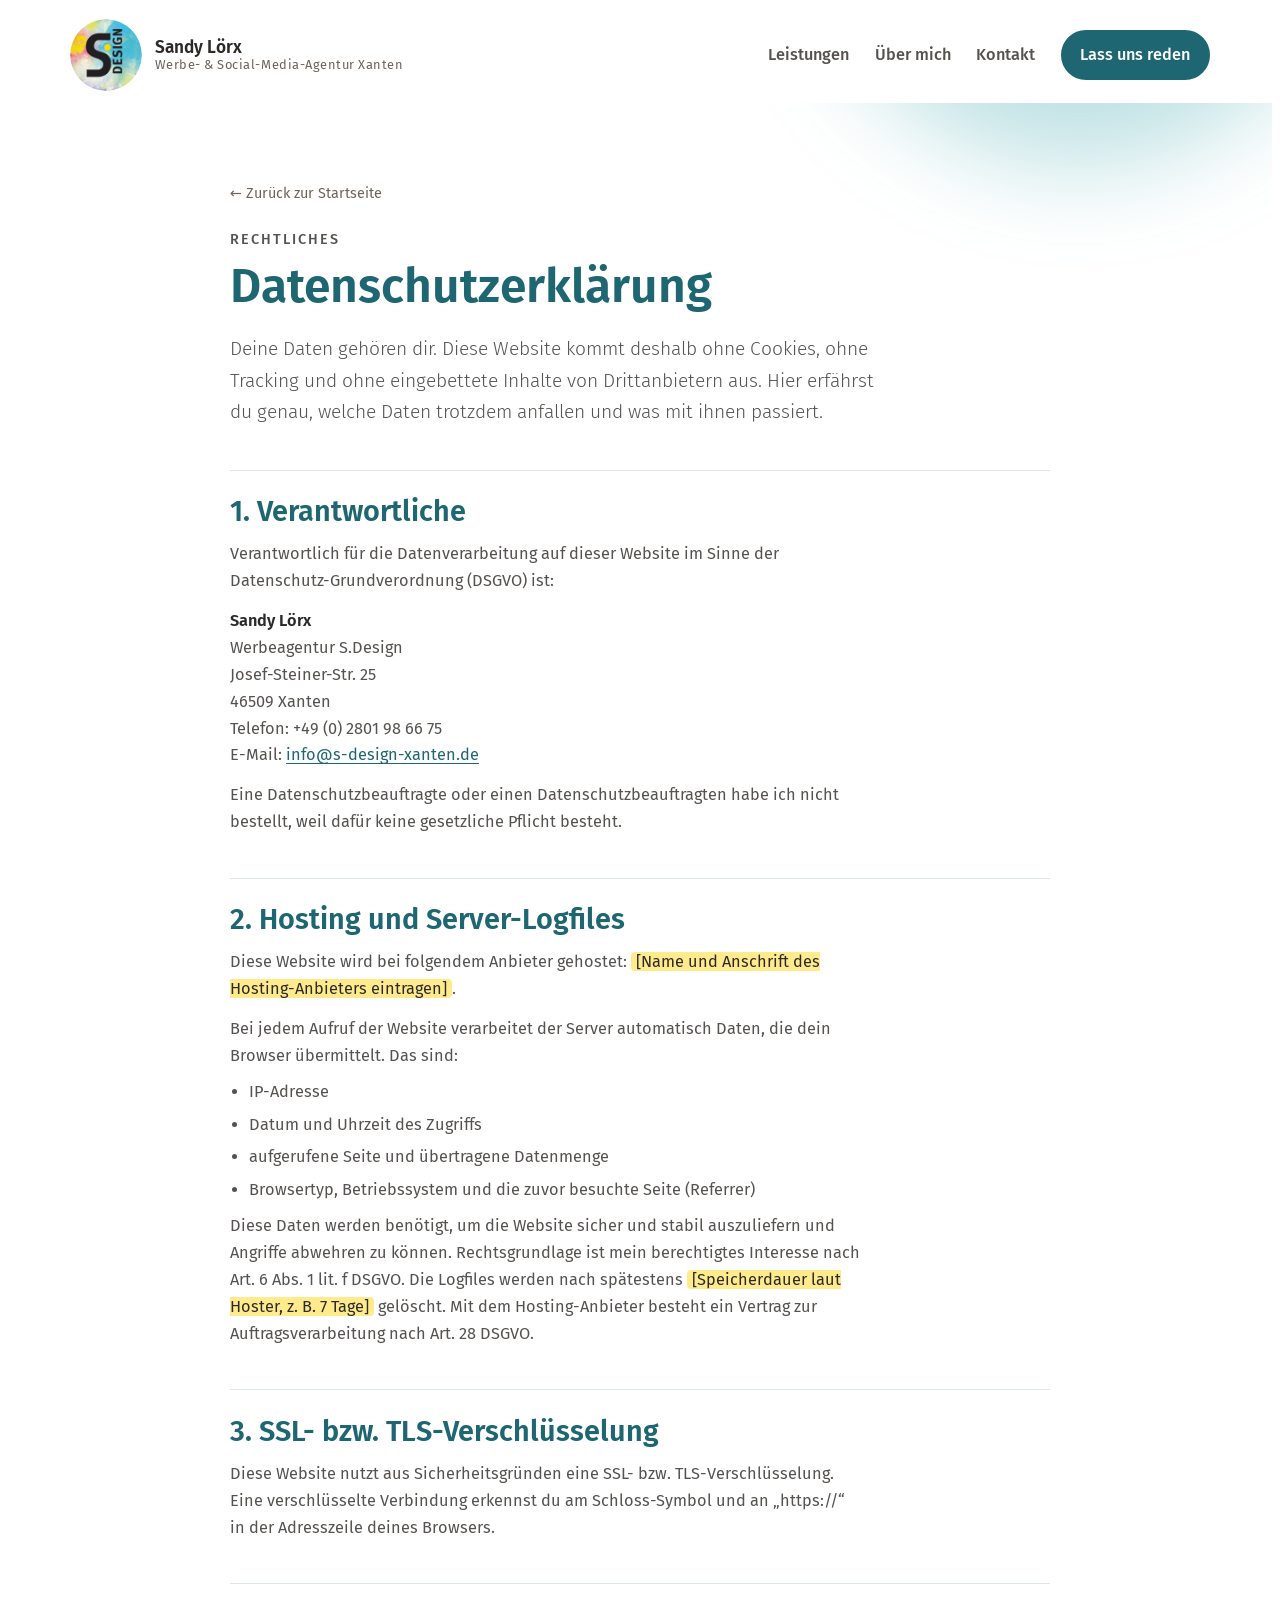
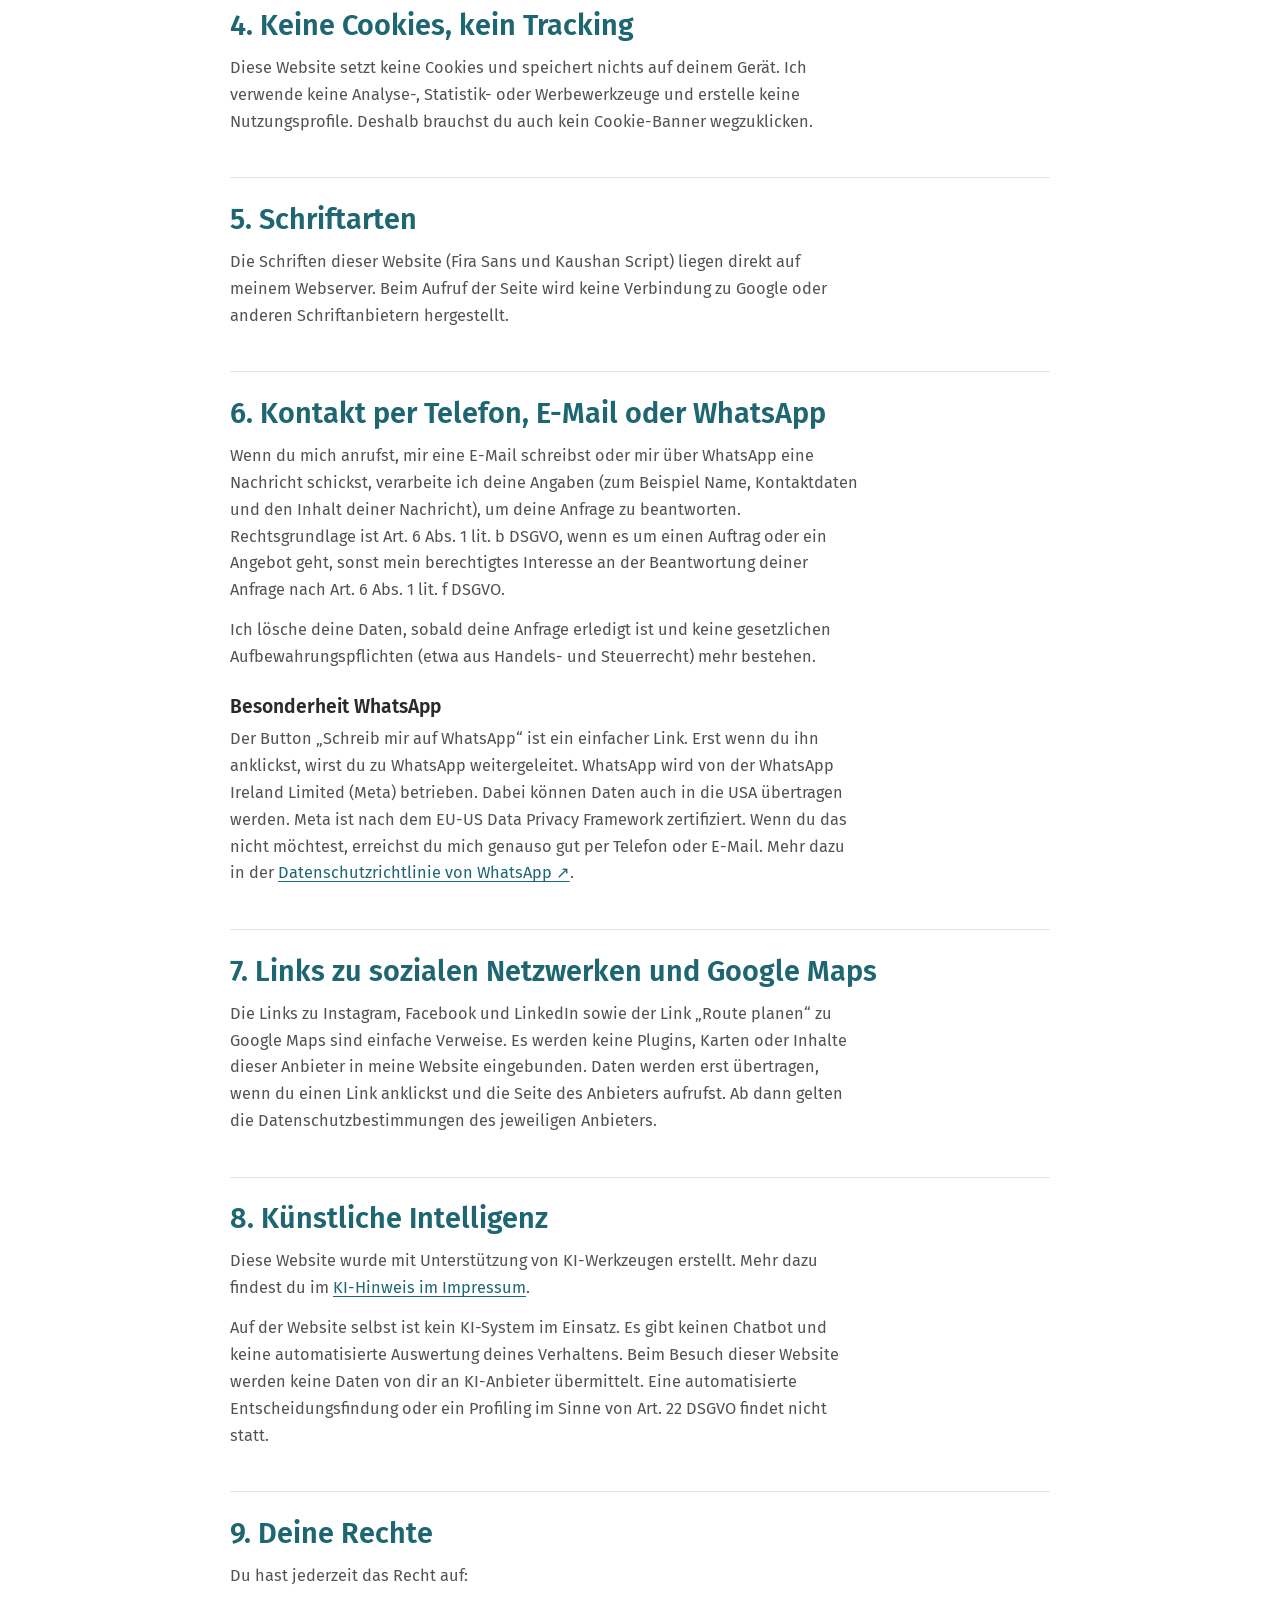
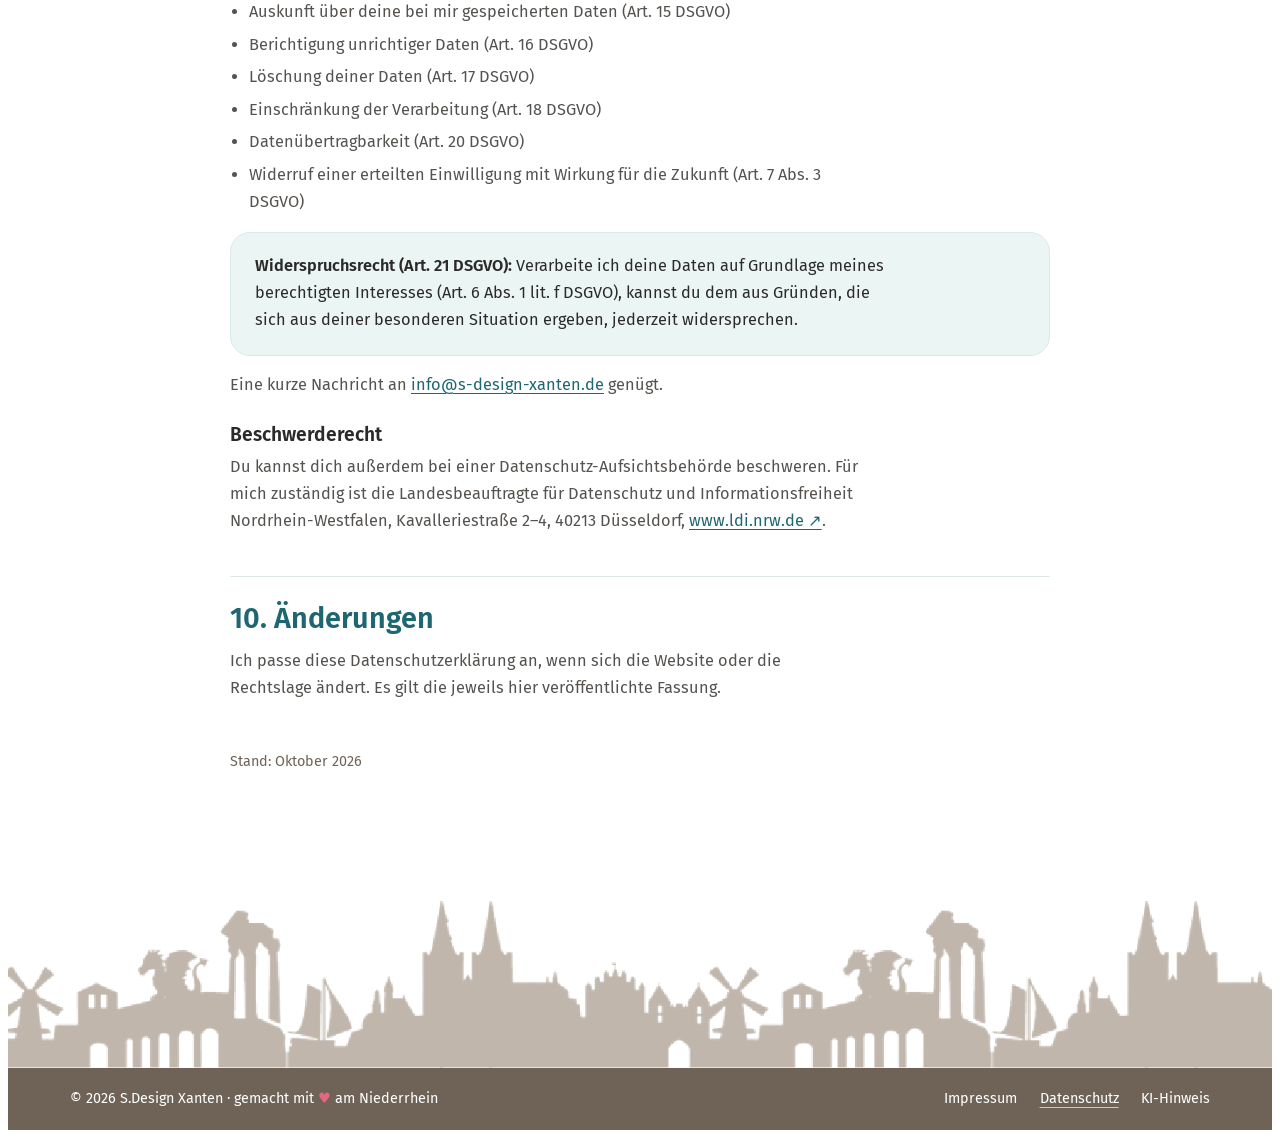
==== sdesign-startseite 2/datenschutz.html @ fd2774ae "Impressum und Datenschutz als eigene Seiten, KI-Hinweis, Schriften lokal - impressum.html und datens" ====
<!doctype html>
<html lang="de">
<head>
<meta charset="utf-8">
<meta name="viewport" content="width=device-width, initial-scale=1, viewport-fit=cover">
<title>Datenschutz · S.Design Sandy Lörx</title>
<meta name="description" content="Datenschutzerklärung der Werbeagentur S.Design, Sandy Lörx, Xanten.">
<link rel="stylesheet" href="assets/style.css">
</head>
<body>

<a class="skip" href="#inhalt">Zum Inhalt springen</a>

<header class="top" id="top">
  <div class="wrap">
    <a class="brand" href="index.html" aria-label="S.Design Sandy Lörx, zur Startseite">
      <img src="assets/logo.webp" alt="S.Design Logo" width="72" height="72">
      <span><b>Sandy Lörx</b><small>Werbe- &amp; Social-Media-Agentur Xanten</small></span>
    </a>
    <nav class="nav" aria-label="Hauptnavigation">
      <a href="index.html#leistungen">Leistungen</a>
      <a href="index.html#ueber-mich">Über mich</a>
      <a href="index.html#kontakt">Kontakt</a>
      <a class="btn" href="index.html#kontakt">Lass uns reden</a>
    </nav>
  </div>
</header>

<main id="inhalt">
<section class="legal-page" aria-labelledby="page-title">
  <div class="blobs" aria-hidden="true"><div class="blob a"></div><div class="blob d"></div></div>
  <div class="wrap">
    <a class="back" href="index.html">← Zurück zur Startseite</a>
    <p class="eyebrow">Rechtliches</p>
    <h1 id="page-title">Datenschutzerklärung</h1>
    <p class="intro">Deine Daten gehören dir. Diese Website kommt deshalb ohne Cookies, ohne Tracking und ohne eingebettete Inhalte von Drittanbietern aus. Hier erfährst du genau, welche Daten trotzdem anfallen und was mit ihnen passiert.</p>

    <h2>1. Verantwortliche</h2>
    <p>Verantwortlich für die Datenverarbeitung auf dieser Website im Sinne der Datenschutz-Grundverordnung (DSGVO) ist:</p>
    <p><strong>Sandy Lörx</strong><br>Werbeagentur S.Design<br>Josef-Steiner-Str. 25<br>46509 Xanten<br>Telefon: +49 (0) 2801 98 66 75<br>E-Mail: <a href="mailto:info@s-design-xanten.de">info@s-design-xanten.de</a></p>
    <p>Eine Datenschutzbeauftragte oder einen Datenschutzbeauftragten habe ich nicht bestellt, weil dafür keine gesetzliche Pflicht besteht.</p>

    <h2>2. Hosting und Server-Logfiles</h2>
    <p>Diese Website wird bei folgendem Anbieter gehostet: <span class="todo">[Name und Anschrift des Hosting-Anbieters eintragen]</span>.</p>
    <p>Bei jedem Aufruf der Website verarbeitet der Server automatisch Daten, die dein Browser übermittelt. Das sind:</p>
    <ul>
      <li>IP-Adresse</li>
      <li>Datum und Uhrzeit des Zugriffs</li>
      <li>aufgerufene Seite und übertragene Datenmenge</li>
      <li>Browsertyp, Betriebssystem und die zuvor besuchte Seite (Referrer)</li>
    </ul>
    <p>Diese Daten werden benötigt, um die Website sicher und stabil auszuliefern und Angriffe abwehren zu können. Rechtsgrundlage ist mein berechtigtes Interesse nach Art. 6 Abs. 1 lit. f DSGVO. Die Logfiles werden nach spätestens <span class="todo">[Speicherdauer laut Hoster, z. B. 7 Tage]</span> gelöscht. Mit dem Hosting-Anbieter besteht ein Vertrag zur Auftragsverarbeitung nach Art. 28 DSGVO.</p>

    <h2>3. SSL- bzw. TLS-Verschlüsselung</h2>
    <p>Diese Website nutzt aus Sicherheitsgründen eine SSL- bzw. TLS-Verschlüsselung. Eine verschlüsselte Verbindung erkennst du am Schloss-Symbol und an „https://“ in der Adresszeile deines Browsers.</p>

    <h2>4. Keine Cookies, kein Tracking</h2>
    <p>Diese Website setzt keine Cookies und speichert nichts auf deinem Gerät. Ich verwende keine Analyse-, Statistik- oder Werbewerkzeuge und erstelle keine Nutzungsprofile. Deshalb brauchst du auch kein Cookie-Banner wegzuklicken.</p>

    <h2>5. Schriftarten</h2>
    <p>Die Schriften dieser Website (Fira Sans und Kaushan Script) liegen direkt auf meinem Webserver. Beim Aufruf der Seite wird keine Verbindung zu Google oder anderen Schriftanbietern hergestellt.</p>

    <h2>6. Kontakt per Telefon, E-Mail oder WhatsApp</h2>
    <p>Wenn du mich anrufst, mir eine E-Mail schreibst oder mir über WhatsApp eine Nachricht schickst, verarbeite ich deine Angaben (zum Beispiel Name, Kontaktdaten und den Inhalt deiner Nachricht), um deine Anfrage zu beantworten. Rechtsgrundlage ist Art. 6 Abs. 1 lit. b DSGVO, wenn es um einen Auftrag oder ein Angebot geht, sonst mein berechtigtes Interesse an der Beantwortung deiner Anfrage nach Art. 6 Abs. 1 lit. f DSGVO.</p>
    <p>Ich lösche deine Daten, sobald deine Anfrage erledigt ist und keine gesetzlichen Aufbewahrungspflichten (etwa aus Handels- und Steuerrecht) mehr bestehen.</p>
    <h3>Besonderheit WhatsApp</h3>
    <p>Der Button „Schreib mir auf WhatsApp“ ist ein einfacher Link. Erst wenn du ihn anklickst, wirst du zu WhatsApp weitergeleitet. WhatsApp wird von der WhatsApp Ireland Limited (Meta) betrieben. Dabei können Daten auch in die USA übertragen werden. Meta ist nach dem EU-US Data Privacy Framework zertifiziert. Wenn du das nicht möchtest, erreichst du mich genauso gut per Telefon oder E-Mail. Mehr dazu in der <a href="https://www.whatsapp.com/legal/privacy-policy-eea" target="_blank" rel="noopener">Datenschutzrichtlinie von WhatsApp ↗</a>.</p>

    <h2>7. Links zu sozialen Netzwerken und Google Maps</h2>
    <p>Die Links zu Instagram, Facebook und LinkedIn sowie der Link „Route planen“ zu Google Maps sind einfache Verweise. Es werden keine Plugins, Karten oder Inhalte dieser Anbieter in meine Website eingebunden. Daten werden erst übertragen, wenn du einen Link anklickst und die Seite des Anbieters aufrufst. Ab dann gelten die Datenschutzbestimmungen des jeweiligen Anbieters.</p>

    <h2 id="ki">8. Künstliche Intelligenz</h2>
    <p>Diese Website wurde mit Unterstützung von KI-Werkzeugen erstellt. Mehr dazu findest du im <a href="impressum.html#ki">KI-Hinweis im Impressum</a>.</p>
    <p>Auf der Website selbst ist kein KI-System im Einsatz. Es gibt keinen Chatbot und keine automatisierte Auswertung deines Verhaltens. Beim Besuch dieser Website werden keine Daten von dir an KI-Anbieter übermittelt. Eine automatisierte Entscheidungsfindung oder ein Profiling im Sinne von Art. 22 DSGVO findet nicht statt.</p>

    <h2>9. Deine Rechte</h2>
    <p>Du hast jederzeit das Recht auf:</p>
    <ul>
      <li>Auskunft über deine bei mir gespeicherten Daten (Art. 15 DSGVO)</li>
      <li>Berichtigung unrichtiger Daten (Art. 16 DSGVO)</li>
      <li>Löschung deiner Daten (Art. 17 DSGVO)</li>
      <li>Einschränkung der Verarbeitung (Art. 18 DSGVO)</li>
      <li>Datenübertragbarkeit (Art. 20 DSGVO)</li>
      <li>Widerruf einer erteilten Einwilligung mit Wirkung für die Zukunft (Art. 7 Abs. 3 DSGVO)</li>
    </ul>
    <div class="box">
      <p><strong>Widerspruchsrecht (Art. 21 DSGVO):</strong> Verarbeite ich deine Daten auf Grundlage meines berechtigten Interesses (Art. 6 Abs. 1 lit. f DSGVO), kannst du dem aus Gründen, die sich aus deiner besonderen Situation ergeben, jederzeit widersprechen.</p>
    </div>
    <p style="margin-top:1rem">Eine kurze Nachricht an <a href="mailto:info@s-design-xanten.de">info@s-design-xanten.de</a> genügt.</p>
    <h3>Beschwerderecht</h3>
    <p>Du kannst dich außerdem bei einer Datenschutz-Aufsichtsbehörde beschweren. Für mich zuständig ist die Landesbeauftragte für Datenschutz und Informationsfreiheit Nordrhein-Westfalen, Kavalleriestraße 2–4, 40213 Düsseldorf, <a href="https://www.ldi.nrw.de" target="_blank" rel="noopener">www.ldi.nrw.de ↗</a>.</p>

    <h2>10. Änderungen</h2>
    <p>Ich passe diese Datenschutzerklärung an, wenn sich die Website oder die Rechtslage ändert. Es gilt die jeweils hier veröffentlichte Fassung.</p>

    <p class="stand">Stand: Oktober 2026</p>
  </div>
</section>
</main>

<footer>
  <div class="skyline" role="img" aria-label="Silhouette von Xanten mit Dom, Windmühle und Römertempel"></div>
  <div class="foot">
    <div class="wrap">
      <span>© <span id="year">2026</span> S.Design Xanten · gemacht mit <span class="heart">♥</span> am Niederrhein</span>
      <nav aria-label="Rechtliches"><a href="impressum.html">Impressum</a><a href="datenschutz.html" aria-current="page">Datenschutz</a><a href="impressum.html#ki">KI-Hinweis</a></nav>
    </div>
  </div>
</footer>

<script>
(function(){
  var top=document.querySelector(".top");
  function onScroll(){ if(top) top.classList.toggle("scrolled", window.scrollY>8); }
  window.addEventListener("scroll", onScroll, {passive:true}); onScroll();
  var y=document.getElementById("year"); if(y) y.textContent=new Date().getFullYear();
})();
</script>
</body>
</html>
---- sdesign-startseite 2/assets/style.css ----
/* Schriften lokal eingebunden (keine Verbindung zu Google beim Seitenaufruf) */
@font-face{font-family:"Fira Sans";font-style:italic;font-weight:300;font-display:swap;src:url(fonts/fira-sans-300-italic.woff2) format("woff2");unicode-range:U+0000-00FF, U+0131, U+0152-0153, U+02BB-02BC, U+02C6, U+02DA, U+02DC, U+0304, U+0308, U+0329, U+2000-206F, U+20AC, U+2122, U+2191, U+2193, U+2212, U+2215, U+FEFF, U+FFFD}
@font-face{font-family:"Fira Sans";font-style:normal;font-weight:300;font-display:swap;src:url(fonts/fira-sans-300.woff2) format("woff2");unicode-range:U+0000-00FF, U+0131, U+0152-0153, U+02BB-02BC, U+02C6, U+02DA, U+02DC, U+0304, U+0308, U+0329, U+2000-206F, U+20AC, U+2122, U+2191, U+2193, U+2212, U+2215, U+FEFF, U+FFFD}
@font-face{font-family:"Fira Sans";font-style:normal;font-weight:400;font-display:swap;src:url(fonts/fira-sans-400.woff2) format("woff2");unicode-range:U+0000-00FF, U+0131, U+0152-0153, U+02BB-02BC, U+02C6, U+02DA, U+02DC, U+0304, U+0308, U+0329, U+2000-206F, U+20AC, U+2122, U+2191, U+2193, U+2212, U+2215, U+FEFF, U+FFFD}
@font-face{font-family:"Fira Sans";font-style:normal;font-weight:500;font-display:swap;src:url(fonts/fira-sans-500.woff2) format("woff2");unicode-range:U+0000-00FF, U+0131, U+0152-0153, U+02BB-02BC, U+02C6, U+02DA, U+02DC, U+0304, U+0308, U+0329, U+2000-206F, U+20AC, U+2122, U+2191, U+2193, U+2212, U+2215, U+FEFF, U+FFFD}
@font-face{font-family:"Fira Sans";font-style:normal;font-weight:600;font-display:swap;src:url(fonts/fira-sans-600.woff2) format("woff2");unicode-range:U+0000-00FF, U+0131, U+0152-0153, U+02BB-02BC, U+02C6, U+02DA, U+02DC, U+0304, U+0308, U+0329, U+2000-206F, U+20AC, U+2122, U+2191, U+2193, U+2212, U+2215, U+FEFF, U+FFFD}
@font-face{font-family:"Fira Sans";font-style:normal;font-weight:700;font-display:swap;src:url(fonts/fira-sans-700.woff2) format("woff2");unicode-range:U+0000-00FF, U+0131, U+0152-0153, U+02BB-02BC, U+02C6, U+02DA, U+02DC, U+0304, U+0308, U+0329, U+2000-206F, U+20AC, U+2122, U+2191, U+2193, U+2212, U+2215, U+FEFF, U+FFFD}
@font-face{font-family:"Kaushan Script";font-style:normal;font-weight:400;font-display:swap;src:url(fonts/kaushan-script-400.woff2) format("woff2");unicode-range:U+0000-00FF, U+0131, U+0152-0153, U+02BB-02BC, U+02C6, U+02DA, U+02DC, U+0304, U+0308, U+0329, U+2000-206F, U+20AC, U+2122, U+2191, U+2193, U+2212, U+2215, U+FEFF, U+FFFD}

/* Layout: ruhige, weiße Seite mit Aquarell-Wolken aus dem Logo; großes rundes Logo als Herz der Startseite,
   Inhalte in klaren Bändern, Xanten-Skyline als Fundament im Footer. */
:root{
  --paper:#FFFFFF;          /* Weiß, Sandys Wunsch */
  --mist:#EAF5F4;           /* heller Türkis-Hauch für Flächen */
  --sand:#F3EFEA;           /* heller Taupe für Flächen */
  --tuerkis:#2C9CA6;        /* warmes Türkis aus dem Logo-Aquarell */
  --petrol:#1D6672;         /* Petrol der Rollup-Headline: Headlines, Buttons */
  --petrol-deep:#154C55;
  --taupe:#A89A8C;          /* Taupe, Sandys Wunsch */
  --taupe-ink:#6F6358;      /* Taupe dunkel, lesbar für Labels */
  --ink:#2B2A29;            /* Anthrazit vom „S“ */
  --ink-soft:#55524F;
  --sun:#FFD200;            /* Logo-Punkt, sparsam */
  --rose:#E5667E;           /* Herz, sparsam */
  --line:#DDE7E6;
  --foot:#6F6358;
  --on-petrol:#FFFFFF;
  --blob-a:rgba(44,156,166,.30);
  --blob-b:rgba(255,210,0,.26);
  --blob-c:rgba(229,102,126,.20);
  --blob-d:rgba(96,186,224,.30);
  --shadow:0 18px 50px -24px rgba(21,76,85,.45);

  --f-sans:"Fira Sans", "Segoe UI", system-ui, -apple-system, Roboto, Arial, sans-serif;
  --f-script:"Kaushan Script", "Segoe Script", "Brush Script MT", cursive;

  --s-xs:clamp(.82rem,.78rem + .15vw,.9rem);
  --s-sm:clamp(.95rem,.92rem + .15vw,1.02rem);
  --s-md:clamp(1.06rem,1rem + .3vw,1.2rem);
  --s-lg:clamp(1.35rem,1.15rem + .9vw,1.8rem);
  --s-xl:clamp(1.9rem,1.4rem + 2.2vw,3rem);
  --s-xxl:clamp(2.3rem,1.5rem + 3.6vw,4.3rem);
  --wrap:1180px;
}
@media (prefers-color-scheme: dark){:root:not([data-theme="light"]){
  --paper:#0F1F22; --mist:#132B2F; --sand:#1A2624; --tuerkis:#5CC3CC; --petrol:#8FD5DB; --petrol-deep:#0B3B42;
  --taupe:#B9AC9F; --taupe-ink:#C9BDB1; --ink:#ECF3F2; --ink-soft:#B8C6C5; --line:#24403F; --foot:#2C2622; --on-petrol:#0F1F22;
  --blob-a:rgba(92,195,204,.20); --blob-b:rgba(255,210,0,.12); --blob-c:rgba(229,102,126,.13); --blob-d:rgba(96,186,224,.18);
  --shadow:0 18px 50px -24px rgba(0,0,0,.7); color-scheme:dark;
}}
:root[data-theme="dark"]{
  --paper:#0F1F22; --mist:#132B2F; --sand:#1A2624; --tuerkis:#5CC3CC; --petrol:#8FD5DB; --petrol-deep:#0B3B42;
  --taupe:#B9AC9F; --taupe-ink:#C9BDB1; --ink:#ECF3F2; --ink-soft:#B8C6C5; --line:#24403F; --foot:#2C2622; --on-petrol:#0F1F22;
  --blob-a:rgba(92,195,204,.20); --blob-b:rgba(255,210,0,.12); --blob-c:rgba(229,102,126,.13); --blob-d:rgba(96,186,224,.18);
  --shadow:0 18px 50px -24px rgba(0,0,0,.7); color-scheme:dark;
}

*,*::before,*::after{box-sizing:border-box}
html{scroll-behavior:smooth}
body{background:var(--paper);color:var(--ink);font-family:var(--f-sans);font-size:var(--s-sm);line-height:1.65;font-weight:400;overflow-x:hidden;-webkit-font-smoothing:antialiased}
body::before{content:"";position:fixed;inset:0 0 auto;height:env(safe-area-inset-top,0px);z-index:60;background:var(--paper)}
h1,h2,h3{line-height:1.12;text-wrap:balance;margin:0;font-weight:600;color:var(--petrol)}
p{margin:0}
a{color:inherit}
:focus-visible{outline:3px solid var(--tuerkis);outline-offset:3px;border-radius:6px}
.wrap{max-width:var(--wrap);margin-inline:auto;padding-left:max(20px,env(safe-area-inset-left,0px));padding-right:max(20px,env(safe-area-inset-right,0px))}
.script{font-family:var(--f-script);font-weight:400;color:var(--tuerkis)}
.eyebrow{font-size:var(--s-xs);letter-spacing:.14em;text-transform:uppercase;font-weight:500;color:var(--taupe-ink)}
.lead{font-size:var(--s-md);color:var(--ink-soft);max-width:60ch;font-weight:300}
.skip{position:absolute;left:-999px;top:8px;background:var(--petrol);color:var(--on-petrol);padding:.6rem 1rem;border-radius:8px;z-index:99}
.skip:focus{left:12px}

/* ---------- Header ---------- */
.top{position:sticky;top:env(safe-area-inset-top,0px);z-index:50;background:color-mix(in srgb,var(--paper) 86%,transparent);backdrop-filter:blur(12px);-webkit-backdrop-filter:blur(12px);border-bottom:1px solid transparent;transition:border-color .3s}
.top.scrolled{border-bottom-color:var(--line)}
.top .wrap{display:flex;align-items:center;justify-content:space-between;gap:1rem;padding-block:.7rem}
.brand{display:flex;align-items:center;gap:.8rem;text-decoration:none}
.brand img{width:72px;height:72px;border-radius:50%;transition:transform .5s cubic-bezier(.2,.8,.2,1)}
.brand:hover img{transform:rotate(-12deg) scale(1.04)}
.brand span{display:flex;flex-direction:column;line-height:1.15}
.brand b{font-weight:600;font-size:1.08rem;color:var(--ink)}
.brand small{font-size:.8rem;color:var(--taupe-ink);letter-spacing:.04em}
.nav{display:flex;align-items:center;gap:1.6rem}
.nav a{text-decoration:none;font-weight:500;color:var(--ink-soft);position:relative;padding-block:.3rem}
.nav a:not(.btn)::after{content:"";position:absolute;left:0;right:100%;bottom:0;height:2px;background:var(--tuerkis);transition:right .35s ease}
.nav a:not(.btn):hover::after{right:0}
@media (max-width:860px){.nav a:not(.btn){display:none}.brand img{width:60px;height:60px}}
@media (max-width:420px){.brand small{display:none}}

.btn{display:inline-flex;align-items:center;gap:.55rem;padding:.85rem 1.35rem;border-radius:999px;background:var(--petrol);color:var(--on-petrol);text-decoration:none;font-weight:500;border:2px solid var(--petrol);transition:transform .25s ease,box-shadow .25s ease,background .25s;cursor:pointer;font:inherit;font-weight:500}
.btn:hover{transform:translateY(-2px);box-shadow:var(--shadow)}
.btn.ghost{background:transparent;color:var(--petrol)}
.btn.ghost:hover{background:var(--mist)}
.btn svg{width:1.1em;height:1.1em}
.nav .btn{padding:.6rem 1.1rem;color:var(--on-petrol)}

/* ---------- Hero ---------- */
.hero{position:relative;overflow:hidden;padding-block:clamp(2.5rem,6vw,5.5rem) clamp(3rem,6vw,5rem)}
.blobs{position:absolute;inset:0;pointer-events:none;z-index:0}
.blob{position:absolute;border-radius:50%;filter:blur(48px);animation:drift 18s ease-in-out infinite alternate}
.blob.a{width:42vw;height:42vw;max-width:560px;max-height:560px;background:var(--blob-a);right:-6%;top:-12%}
.blob.b{width:24vw;height:24vw;max-width:320px;max-height:320px;background:var(--blob-b);right:26%;top:52%;animation-duration:22s}
.blob.c{width:26vw;height:26vw;max-width:340px;max-height:340px;background:var(--blob-c);left:-8%;bottom:-18%;animation-duration:26s}
.blob.d{width:30vw;height:30vw;max-width:380px;max-height:380px;background:var(--blob-d);left:34%;top:-26%;animation-duration:20s}
@keyframes drift{0%{transform:translate(0,0) scale(1)}50%{transform:translate(3vw,2vw) scale(1.08)}100%{transform:translate(-2vw,-1vw) scale(.96)}}
.hero-grid{position:relative;z-index:1;display:grid;grid-template-columns:1.15fr .85fr;gap:clamp(2rem,5vw,4.5rem);align-items:center}
.hero-copy{min-width:0;display:grid;gap:1.4rem}
.hello{font-family:var(--f-script);color:var(--tuerkis);font-size:clamp(1.5rem,1.2rem + 1.3vw,2.3rem);line-height:1}
.hero h1{font-size:var(--s-xxl);font-weight:700;letter-spacing:-.015em;color:var(--ink)}
.hero h1 em{font-style:normal;color:var(--petrol);position:relative}
.hero h1 em::after{content:"";position:absolute;left:-.05em;right:-.05em;bottom:.04em;height:.28em;background:var(--sun);opacity:.55;z-index:-1;border-radius:4px;transform-origin:left;animation:mark 1s .9s cubic-bezier(.6,0,.2,1) both}
@keyframes mark{from{transform:scaleX(0)}to{transform:scaleX(1)}}
.hero .lead{font-size:var(--s-md)}
.cta-row{display:flex;flex-wrap:wrap;gap:.8rem;margin-top:.4rem}
.facts{display:flex;flex-wrap:wrap;gap:.6rem 1.8rem;margin-top:.8rem;padding-top:1.2rem;border-top:1px solid var(--line)}
.fact{display:flex;align-items:baseline;gap:.5rem;color:var(--ink-soft);font-size:var(--s-xs)}
.fact b{font-size:1.6rem;font-weight:700;color:var(--petrol);font-variant-numeric:tabular-nums;line-height:1}

.logo-stage{position:relative;justify-self:center;width:min(100%,400px);aspect-ratio:1;max-width:100%}
.logo-stage .ring{position:absolute;inset:-4%;border-radius:50%;border:2px dashed color-mix(in srgb,var(--tuerkis) 55%,transparent);animation:spin 40s linear infinite}
.logo-stage .ring.two{inset:-11%;border:1px solid color-mix(in srgb,var(--taupe) 45%,transparent);border-style:dotted;animation-duration:70s;animation-direction:reverse}
.logo-stage .big{position:absolute;inset:0;width:100%;height:100%;border-radius:50%;box-shadow:0 30px 70px -30px rgba(29,102,114,.6);animation:pop 1.1s cubic-bezier(.2,1.2,.3,1) both, bob 7s 1.2s ease-in-out infinite}
.logo-stage .sig{position:absolute;right:-6%;bottom:-6%;width:62%;aspect-ratio:575/244;background:var(--ink);-webkit-mask:url(signatur.png) center/contain no-repeat;mask:url(signatur.png) center/contain no-repeat;transform:rotate(-6deg);filter:drop-shadow(0 2px 0 var(--paper))}
.orbit-dot{position:absolute;inset:-4%;animation:spin 14s linear infinite}
.orbit-dot::before{content:"";position:absolute;top:-7px;left:50%;width:14px;height:14px;margin-left:-7px;border-radius:50%;background:var(--sun);box-shadow:0 0 0 5px color-mix(in srgb,var(--sun) 25%,transparent)}
@keyframes spin{to{transform:rotate(360deg)}}
@keyframes counter{from{transform:translate(-50%,-50%) rotate(0)}to{transform:translate(-50%,-50%) rotate(-360deg)}}
@keyframes pop{from{transform:scale(.6) rotate(-25deg);opacity:0}to{transform:none;opacity:1}}
@keyframes bob{0%,100%{transform:translateY(0)}50%{transform:translateY(-10px)}}
.hero-copy > *{animation:rise .9s cubic-bezier(.2,.8,.2,1) both}
.hero-copy > *:nth-child(2){animation-delay:.12s}.hero-copy > *:nth-child(3){animation-delay:.24s}.hero-copy > *:nth-child(4){animation-delay:.36s}.hero-copy > *:nth-child(5){animation-delay:.48s}
@keyframes rise{from{opacity:0;transform:translateY(22px)}to{opacity:1;transform:none}}
@media (max-width:860px){
  .hero-grid{grid-template-columns:1fr}
  .logo-stage{order:-1;width:min(72vw,300px);margin-bottom:1.2rem}
}

/* ---------- Laufband ---------- */
.band{background:var(--petrol);color:var(--on-petrol);overflow:hidden;padding-block:.95rem;position:relative}
.marquee{display:flex;gap:2.4rem;width:max-content;animation:slide 38s linear infinite;font-weight:500;letter-spacing:.02em;font-size:var(--s-md)}
.marquee span{display:flex;align-items:center;gap:2.4rem;white-space:nowrap}
.marquee i{width:9px;height:9px;border-radius:50%;background:var(--sun);display:inline-block}
.marquee .heart{color:var(--rose);font-style:normal}
.band:hover .marquee{animation-play-state:paused}
@keyframes slide{to{transform:translateX(-50%)}}

/* ---------- Sektionen ---------- */
section{position:relative}
.sec{padding-block:clamp(4rem,9vw,7.5rem)}
.sec-head{display:grid;gap:.9rem;margin-bottom:clamp(2rem,4vw,3rem);max-width:760px}
.sec-head h2{font-size:var(--s-xl);letter-spacing:-.01em}

/* Erster Eindruck */
.first{background:var(--paper)}
.first-grid{display:grid;grid-template-columns:1fr 1fr;gap:clamp(2rem,5vw,4.5rem);align-items:start}
.first-grid > *{min-width:0}
.seconds{display:flex;align-items:center;gap:1.2rem;margin-bottom:1.6rem}
.timer{width:86px;height:86px;flex:none;position:relative}
.timer svg{width:100%;height:100%;transform:rotate(-90deg)}
.timer circle{fill:none;stroke-width:6}
.timer .bg{stroke:var(--line)}
.timer .fg{stroke:var(--tuerkis);stroke-linecap:round;stroke-dasharray:226;stroke-dashoffset:226;animation:tick 3s .4s ease-out forwards}
.timer b{position:absolute;inset:0;display:grid;place-items:center;font-size:1.5rem;color:var(--petrol);font-variant-numeric:tabular-nums}
@keyframes tick{to{stroke-dashoffset:0}}
.questions{display:grid;gap:.75rem;margin-block:1.6rem}
.q{display:flex;gap:.9rem;align-items:center;padding:1rem 1.2rem;border-radius:16px;background:var(--mist);font-weight:500;color:var(--ink);transition:transform .3s}
.q:hover{transform:translateX(6px)}
.q span{flex:none;width:2rem;height:2rem;border-radius:50%;display:grid;place-items:center;background:var(--paper);color:var(--tuerkis);font-weight:700}
.mismatch{display:grid;gap:0;border-left:2px solid var(--taupe);padding-left:1.4rem}
.mismatch li{list-style:none;padding:.8rem 0;border-bottom:1px solid var(--line);color:var(--ink-soft)}
.mismatch li:last-child{border-bottom:0}
.mismatch ul{margin:0;padding:0}
.punch{margin-top:1.8rem;font-size:var(--s-lg);font-weight:600;color:var(--petrol)}

/* Das Ganze */
.whole{background:linear-gradient(180deg,var(--mist),var(--paper))}
.whole-grid{display:grid;grid-template-columns:.95fr 1.05fr;gap:clamp(2rem,5vw,4.5rem);align-items:center}
.whole-grid > *{min-width:0}
.wheel{position:relative;width:min(100%,460px);aspect-ratio:1;justify-self:center}
.wheel .core{position:absolute;inset:33%;border-radius:50%;background:var(--paper);display:grid;place-items:center;text-align:center;box-shadow:var(--shadow);padding:.6rem}
.wheel .core img{width:62%;height:auto;aspect-ratio:1;border-radius:50%}
.wheel .track{position:absolute;inset:8%;border-radius:50%;border:1.5px dashed color-mix(in srgb,var(--tuerkis) 60%,transparent)}
.wheel .spinner{position:absolute;inset:0;animation:spin 60s linear infinite}
.wheel:hover .spinner,.wheel:hover .chip{animation-play-state:paused}
.chip{position:absolute;transform:translate(-50%,-50%);white-space:nowrap;padding:.5rem .95rem;border-radius:999px;background:var(--paper);border:1.5px solid var(--line);font-weight:500;font-size:var(--s-xs);color:var(--ink);box-shadow:0 8px 24px -16px rgba(21,76,85,.6);animation:counter 60s linear infinite;transition:background .3s,color .3s,border-color .3s}
.chip:hover{background:var(--petrol);color:var(--on-petrol);border-color:var(--petrol)}
.small-steps{display:grid;gap:.6rem;margin-block:1.6rem}
.small-steps div{display:flex;gap:.8rem;align-items:center;font-size:var(--s-md);font-weight:500;color:var(--ink)}
.small-steps div::before{content:"";width:10px;height:10px;border-radius:50%;background:var(--sun);flex:none;box-shadow:0 0 0 4px color-mix(in srgb,var(--sun) 25%,transparent)}
.outside{font-family:var(--f-script);font-size:clamp(1.3rem,1.1rem + .9vw,1.8rem);color:var(--tuerkis);line-height:1.3;margin-top:1rem}
@media (max-width:860px){.whole-grid,.first-grid{grid-template-columns:1fr}.wheel{width:min(100%,380px)}}

/* Leistungen */
.services .sec-head{margin-inline:auto;text-align:center;justify-items:center}
.motto{font-size:var(--s-xl);font-weight:700;color:var(--ink)}
.motto .script{font-size:1.1em}
.pillars{display:grid;grid-template-columns:1fr 1fr;gap:clamp(1rem,2.5vw,1.8rem)}
.pillar{min-width:0;border-radius:28px;padding:clamp(1.6rem,3.5vw,2.6rem);position:relative;overflow:hidden;transition:transform .4s cubic-bezier(.2,.8,.2,1),box-shadow .4s}
.pillar:hover{transform:translateY(-6px);box-shadow:var(--shadow)}
.pillar.online{background:var(--petrol-deep);color:#EAF6F5}
.pillar.offline{background:var(--sand);color:var(--ink)}
.pillar .tag{display:inline-flex;gap:.5rem;align-items:center;font-size:var(--s-xs);letter-spacing:.12em;text-transform:uppercase;font-weight:500;padding:.35rem .8rem;border-radius:999px}
.pillar.online .tag{background:rgba(255,255,255,.12);color:#BFE7EA}
.pillar.offline .tag{background:var(--paper);color:var(--taupe-ink)}
.pillar h3{font-size:var(--s-lg);margin-block:1rem .6rem}
.pillar.online h3{color:#FFFFFF}
.pillar.offline h3{color:var(--petrol)}
.pillar > p{max-width:48ch}
.pillar.online > p{color:#CFE6E7}
.pillar.offline > p{color:var(--ink-soft)}
.svc{list-style:none;margin:1.6rem 0 0;padding:0;display:grid;gap:0}
.svc li{display:grid;grid-template-columns:auto 1fr;gap:.2rem 1rem;padding:1rem 0;border-top:1px solid}
.pillar.online .svc li{border-color:rgba(255,255,255,.14)}
.pillar.offline .svc li{border-color:color-mix(in srgb,var(--taupe) 40%,transparent)}
.svc .ic{grid-row:span 2;width:42px;height:42px;border-radius:12px;display:grid;place-items:center;transition:transform .35s}
.svc li:hover .ic{transform:rotate(-8deg) scale(1.08)}
.pillar.online .ic{background:rgba(92,195,204,.18);color:#8FE0E6}
.pillar.offline .ic{background:var(--paper);color:var(--tuerkis)}
.svc .ic svg{width:22px;height:22px}
.svc b{font-weight:600}
.pillar.online .svc b{color:#FFFFFF}
.svc small{font-size:var(--s-xs);line-height:1.5}
.pillar.online .svc small{color:#B9D6D8}
.pillar.offline .svc small{color:var(--ink-soft)}
.pillar .deco{position:absolute;right:-60px;top:-60px;width:200px;height:200px;border-radius:50%;opacity:.5;filter:blur(30px)}
.pillar.online .deco{background:var(--tuerkis)}
.pillar.offline .deco{background:var(--sun);opacity:.3}
.bridge{margin:clamp(1.5rem,3vw,2.2rem) auto 0;max-width:720px;text-align:center;color:var(--ink-soft);font-size:var(--s-md)}
@media (max-width:860px){.pillars{grid-template-columns:1fr}}

/* KI / Erfahrung */
.ki{background:var(--paper)}
.ki-grid{display:grid;grid-template-columns:1fr 1fr;gap:clamp(2rem,5vw,4.5rem);align-items:center}
.ki-grid > *{min-width:0}
.ki-copy{display:grid;gap:1.1rem}
.ki-copy p{color:var(--ink-soft)}
.timeline{display:flex;align-items:center;gap:0;margin-top:.6rem}
.timeline div{flex:1;text-align:center;font-size:var(--s-xs);color:var(--taupe-ink)}
.timeline b{display:block;font-size:1.25rem;color:var(--petrol);font-variant-numeric:tabular-nums}
.timeline .bar{flex:2;height:3px;background:linear-gradient(90deg,var(--taupe),var(--tuerkis));border-radius:3px;position:relative;overflow:hidden}
.timeline .bar::after{content:"";position:absolute;inset:0;background:linear-gradient(90deg,transparent,rgba(255,255,255,.9),transparent);animation:shine 2.8s ease-in-out infinite}
@keyframes shine{from{transform:translateX(-100%)}to{transform:translateX(100%)}}
.quote{position:relative;border-radius:32px;padding:clamp(2rem,5vw,3.4rem);background:var(--mist);overflow:hidden}
.quote p{font-size:var(--s-xl);font-weight:600;line-height:1.18;color:var(--ink);text-wrap:balance;position:relative}
.quote p span{color:var(--petrol);display:block;margin-top:.4rem}
.quote .mark{position:absolute;top:-.25em;left:.15em;font-family:var(--f-script);font-size:9rem;line-height:1;color:var(--tuerkis);opacity:.18}
.quote small{display:block;margin-top:1.4rem;color:var(--taupe-ink);font-size:var(--s-xs);letter-spacing:.1em;text-transform:uppercase}
@media (max-width:860px){.ki-grid{grid-template-columns:1fr}}

/* Über mich */
.about{background:var(--sand)}
.about-grid{display:grid;grid-template-columns:auto 1fr;gap:clamp(2rem,6vw,5rem);align-items:center}
.about-grid > *{min-width:0}
.portrait{position:relative;width:clamp(220px,28vw,340px);aspect-ratio:1;max-width:100%}
.portrait img{width:100%;height:100%;object-fit:cover;border-radius:50%;border:8px solid var(--paper);box-shadow:var(--shadow);position:relative;z-index:1}
.portrait::before{content:"";position:absolute;inset:-14px;border-radius:50%;background:conic-gradient(from 0deg,var(--tuerkis),var(--sun),var(--rose),var(--blob-d),var(--tuerkis));filter:blur(2px);opacity:.75;animation:spin 16s linear infinite}
.portrait .mini{height:auto;aspect-ratio:1;object-fit:contain;position:absolute;z-index:2;right:-4%;bottom:2%;width:30%;border-radius:50%;box-shadow:0 10px 25px -10px rgba(0,0,0,.45);border:4px solid var(--paper)}
.about-copy{display:grid;gap:1.1rem}
.about-copy h2{font-size:var(--s-xl)}
.about-copy p{color:var(--ink-soft);max-width:62ch}
.about-copy .strong{color:var(--ink);font-weight:500;font-size:var(--s-md)}
.sign{width:min(260px,70%);aspect-ratio:575/244;background:var(--ink);-webkit-mask:url(signatur.png) left center/contain no-repeat;mask:url(signatur.png) left center/contain no-repeat}
.creds{display:flex;flex-wrap:wrap;gap:.5rem;margin-top:.4rem}
.creds span{padding:.45rem .9rem;border-radius:999px;background:var(--paper);font-size:var(--s-xs);color:var(--ink-soft);border:1px solid color-mix(in srgb,var(--taupe) 35%,transparent)}
@media (max-width:760px){.about-grid{grid-template-columns:1fr;justify-items:center}.about-copy{justify-items:start}}

/* Abschluss & Kontakt */
.close{background:var(--petrol-deep);color:#EAF6F5;overflow:hidden}
.close .blob{filter:blur(60px);opacity:.9}
.close-inner{position:relative;z-index:1;display:grid;gap:clamp(2.5rem,5vw,4rem)}
.close-quote{text-align:center;display:grid;gap:1rem;justify-items:center}
.close-quote p{font-size:var(--s-xl);font-weight:300;line-height:1.25;max-width:24ch;color:#FFFFFF}
.close-quote p b{font-weight:700;color:#9FE3E8}
.close-quote .script{color:var(--sun);font-size:clamp(1.5rem,1.2rem + 1.2vw,2.2rem)}
.contact{display:grid;grid-template-columns:repeat(3,1fr);gap:1rem}
.card{min-width:0;border-radius:22px;background:rgba(255,255,255,.07);border:1px solid rgba(255,255,255,.12);padding:1.5rem;display:grid;gap:.5rem;align-content:start;transition:background .3s,transform .3s}
.card:hover{background:rgba(255,255,255,.11);transform:translateY(-4px)}
.card .lbl{font-size:var(--s-xs);letter-spacing:.12em;text-transform:uppercase;color:#9FC9CC}
.card a,.card .val{font-size:var(--s-md);font-weight:500;color:#FFFFFF;text-decoration:none;overflow-wrap:anywhere}
.card a:hover{text-decoration:underline;text-decoration-color:var(--sun);text-underline-offset:4px}
.card .sub{font-size:var(--s-xs);color:#B9D6D8}
.copy{justify-self:start;margin-top:.3rem;background:transparent;border:1px solid rgba(255,255,255,.3);color:#EAF6F5;border-radius:999px;padding:.35rem .8rem;font:inherit;font-size:var(--s-xs);cursor:pointer;transition:background .2s}
.copy:hover{background:rgba(255,255,255,.12)}
.socials{display:flex;gap:.6rem;flex-wrap:wrap;justify-content:center}
.socials a{display:inline-flex;align-items:center;gap:.6rem;padding:.7rem 1.1rem;border-radius:999px;background:rgba(255,255,255,.08);color:#FFFFFF;text-decoration:none;font-weight:500;transition:background .25s,transform .25s}
.socials a:hover{background:var(--tuerkis);transform:translateY(-2px)}
.socials svg{width:20px;height:20px}
.big-cta{justify-self:center}
.big-cta .btn{background:var(--sun);border-color:var(--sun);color:#1F2A2B;font-size:var(--s-md);padding:1rem 1.7rem}
@media (max-width:860px){.contact{grid-template-columns:1fr}}

/* Footer */
footer{background:var(--paper);padding-top:2.5rem}
.skyline{height:clamp(80px,13vw,170px);background:var(--taupe);-webkit-mask:url(skyline.png) center bottom/auto 100% repeat-x;mask:url(skyline.png) center bottom/auto 100% repeat-x;opacity:.85}
.foot{background:var(--foot);color:#FFFFFF}
.foot .wrap{display:flex;flex-wrap:wrap;gap:1rem 2rem;justify-content:space-between;align-items:center;padding-block:1.2rem;font-size:var(--s-xs)}
.foot nav{display:flex;gap:1.4rem;flex-wrap:wrap}
.foot a{color:#FFFFFF;text-decoration:none}
.foot a:hover{text-decoration:underline}
.foot .heart{color:var(--rose);display:inline-block;animation:beat 1.6s ease-in-out infinite}
@keyframes beat{0%,100%{transform:scale(1)}15%{transform:scale(1.25)}30%{transform:scale(1)}45%{transform:scale(1.15)}}
/* Unterseiten Impressum & Datenschutz */
.legal-page{position:relative;overflow:hidden;padding-block:clamp(2.5rem,6vw,5rem) clamp(3rem,7vw,5.5rem)}
.legal-page .wrap{max-width:860px;position:relative;z-index:1}
.legal-page .back{display:inline-flex;align-items:center;gap:.4rem;font-size:var(--s-xs);color:var(--taupe-ink);text-decoration:none;margin-bottom:1.4rem}
.legal-page .back:hover{color:var(--petrol)}
.legal-page h1{font-size:var(--s-xl);margin:.5rem 0 1.2rem}
.legal-page .intro{font-size:var(--s-md);font-weight:300;color:var(--ink-soft);max-width:60ch}
.legal-page h2{font-size:var(--s-lg);margin:2.6rem 0 .8rem;padding-top:1.6rem;border-top:1px solid var(--line);scroll-margin-top:110px}
.legal-page h3{font-size:var(--s-md);margin:1.6rem 0 .5rem;color:var(--ink)}
.legal-page p,.legal-page li{color:var(--ink-soft);max-width:70ch}
.legal-page p+p{margin-top:.8rem}
.legal-page ul{padding-left:1.2rem;margin:.6rem 0;display:grid;gap:.35rem}
.legal-page a{color:var(--petrol);text-underline-offset:3px}
.legal-page strong{color:var(--ink);font-weight:600}
.legal-page .box{margin-top:1rem;padding:1.3rem 1.5rem;border-radius:20px;background:var(--mist);border:1px solid var(--line)}
.legal-page .box p{color:var(--ink)}
.legal-page .stand{margin-top:3rem;font-size:var(--s-xs);color:var(--taupe-ink)}
.legal-page .todo{background:color-mix(in srgb,var(--sun) 45%,transparent);color:var(--ink);padding:0 .3em;border-radius:4px}
.foot nav a[aria-current="page"]{text-decoration:underline;text-decoration-color:var(--sun);text-underline-offset:4px}

/* Scroll-Animationen: nur wo der Browser sie kann, Inhalte bleiben sonst sichtbar */
@supports (animation-timeline: view()){
  .reveal{animation:fadeUp linear both;animation-timeline:view();animation-range:entry 0% entry 55%}
  .reveal-l{animation:fadeLeft linear both;animation-timeline:view();animation-range:entry 0% entry 55%}
  @keyframes fadeUp{from{opacity:.0;transform:translateY(48px)}to{opacity:1;transform:none}}
  @keyframes fadeLeft{from{opacity:0;transform:translateX(-48px)}to{opacity:1;transform:none}}
}

@media (prefers-reduced-motion: reduce){
  *,*::before,*::after{animation:none!important;transition:none!important;scroll-behavior:auto!important}
  .timer .fg{stroke-dashoffset:0}
}
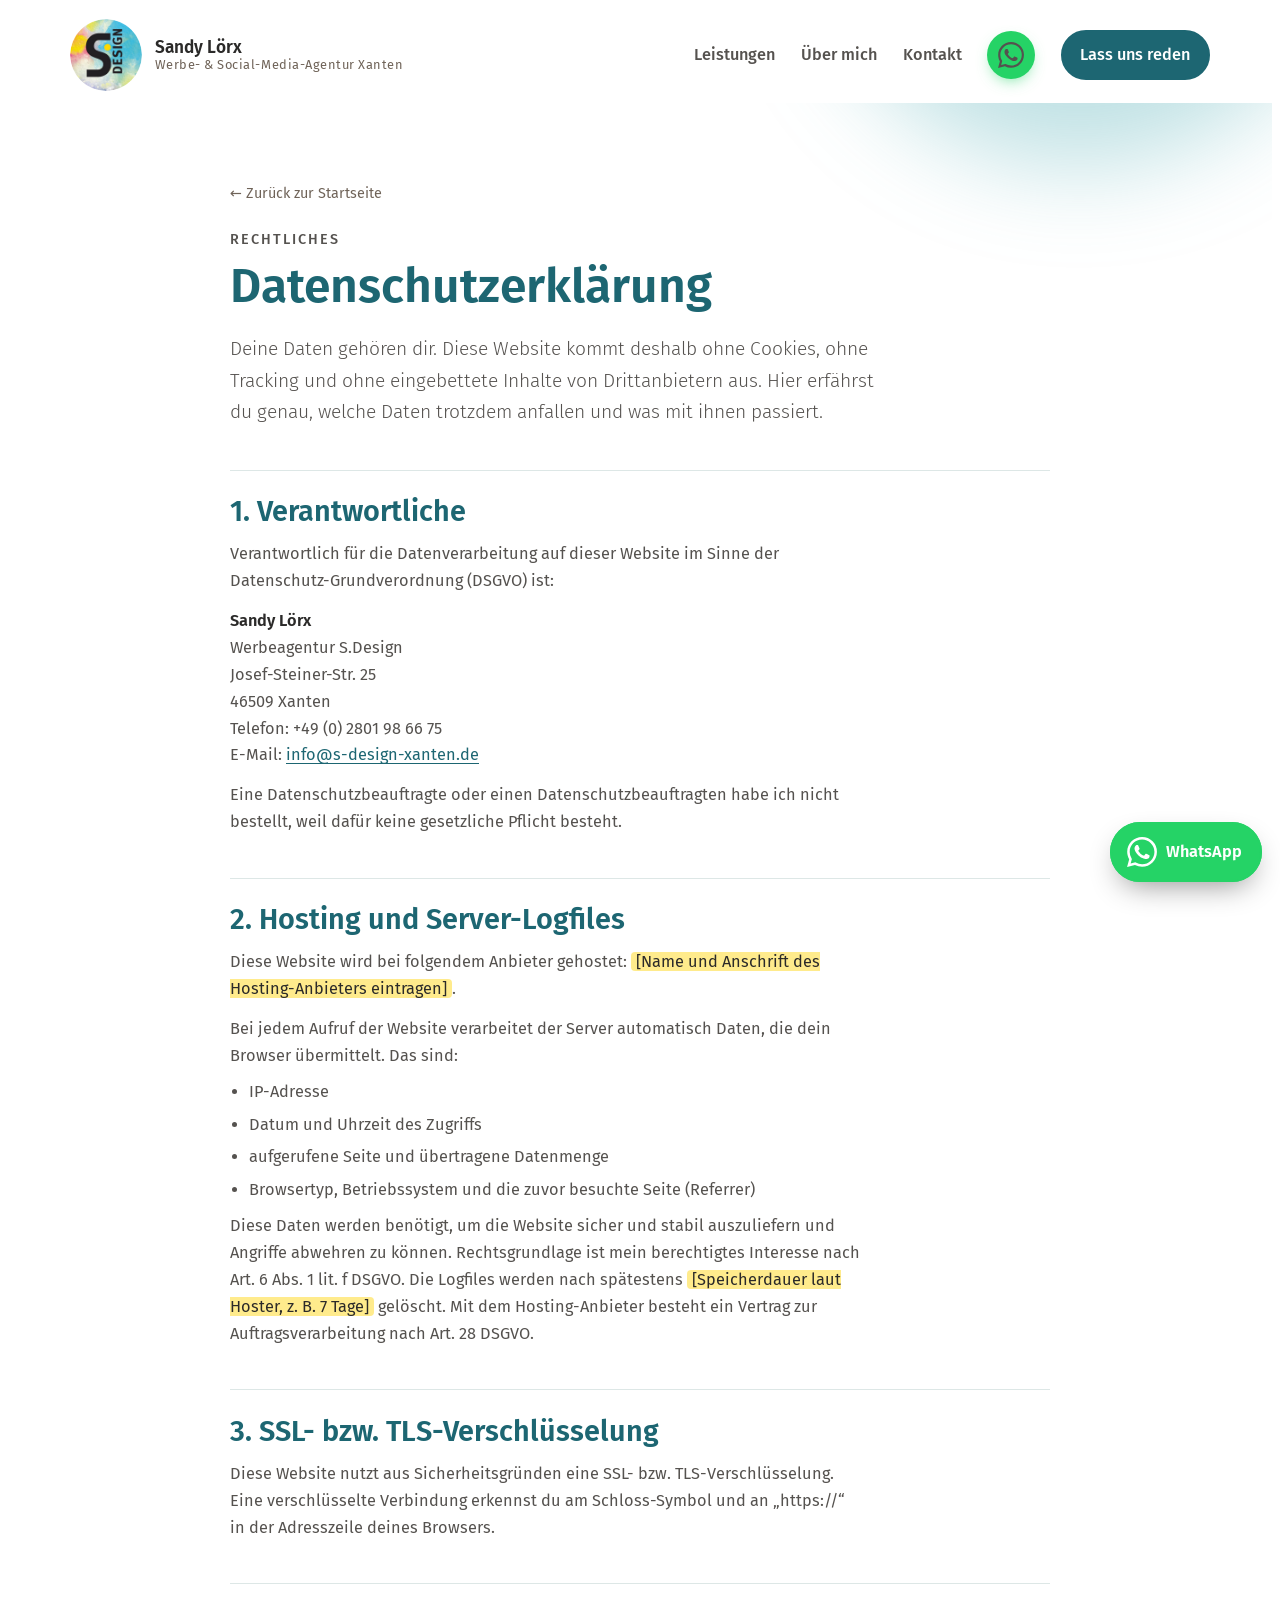
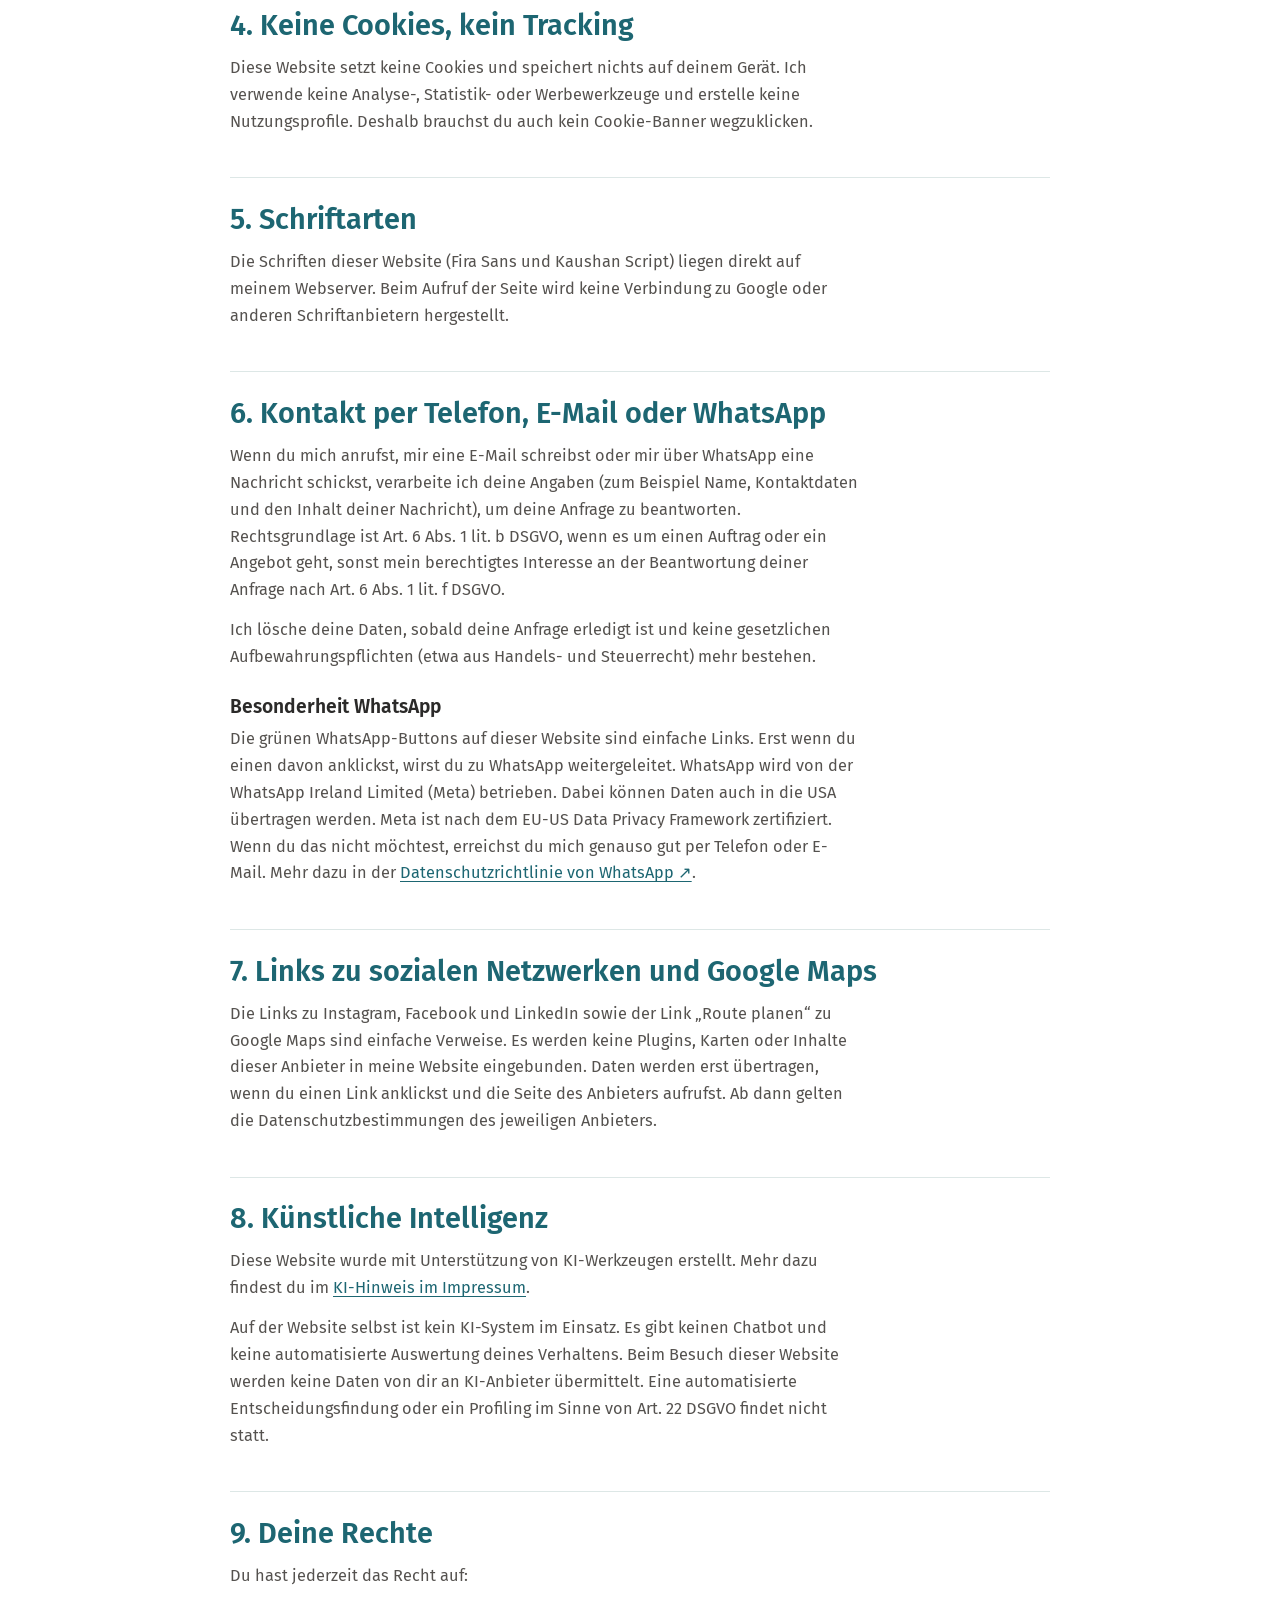
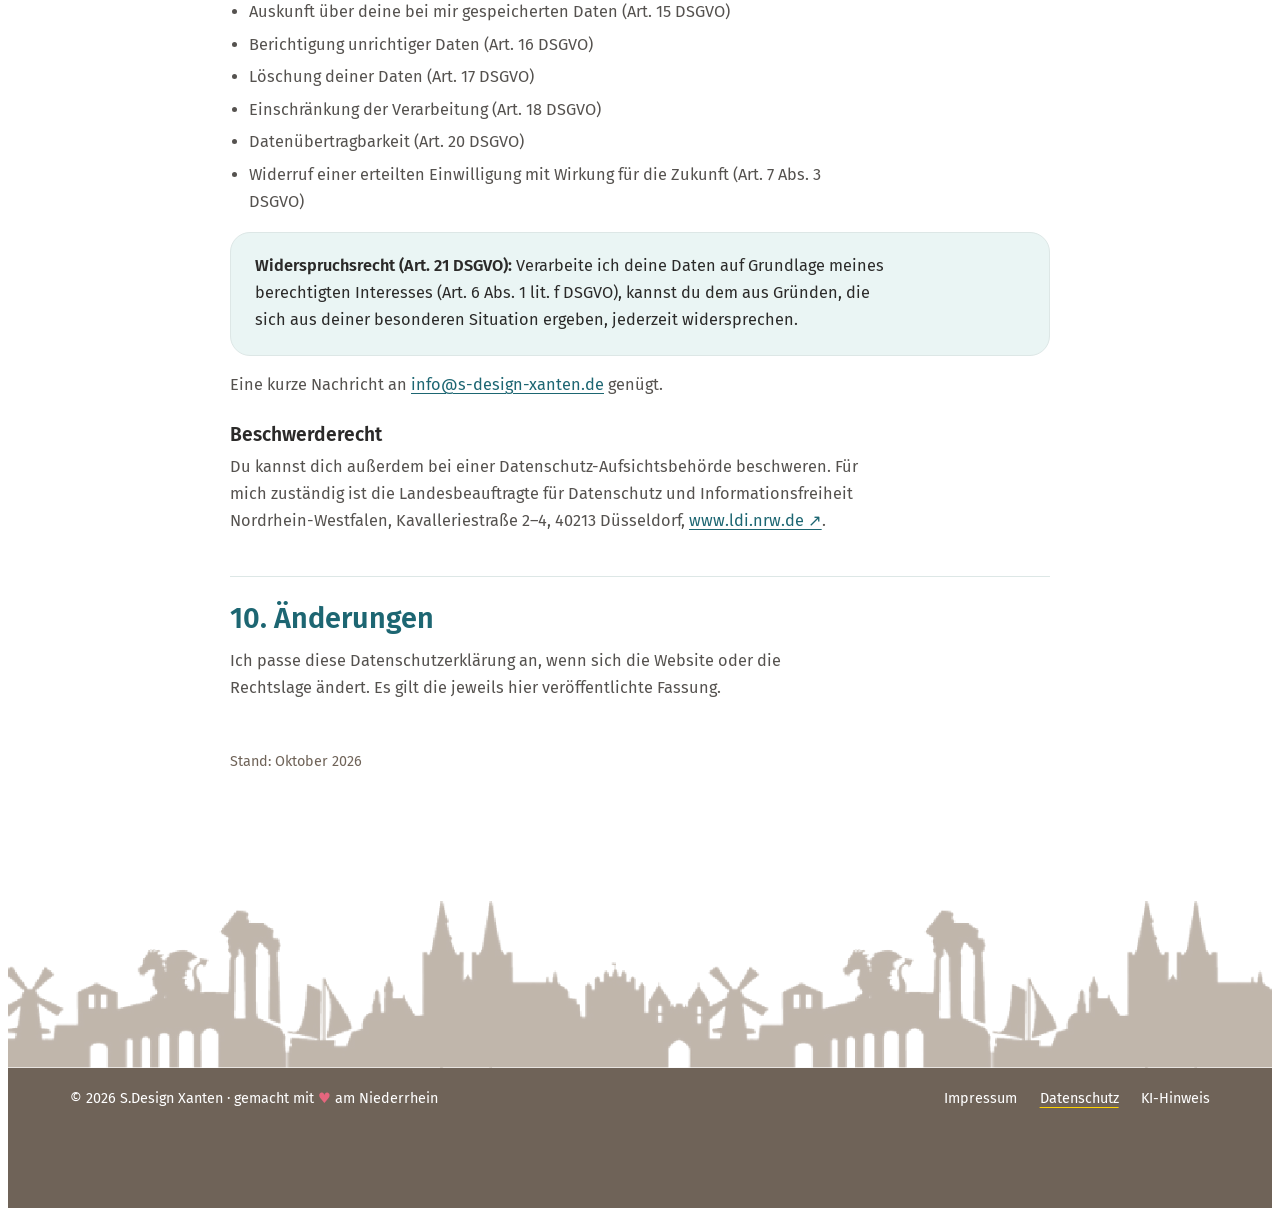
==== commit 9817616a: "WhatsApp-Blasen im mitlaufenden Header und schwebend unten rechts - grüne WhatsApp-Blase im Header a" ====
--- a/sdesign-startseite 2/datenschutz.html
+++ b/sdesign-startseite 2/datenschutz.html
@@ -21,6 +21,7 @@
       <a href="index.html#leistungen">Leistungen</a>
       <a href="index.html#ueber-mich">Über mich</a>
       <a href="index.html#kontakt">Kontakt</a>
+      <a class="wa-top" href="https://wa.me/491723425586" target="_blank" rel="noopener" aria-label="Schreib mir auf WhatsApp" title="WhatsApp"><svg viewBox="0 0 24 24" fill="currentColor" aria-hidden="true"><path d="M17.472 14.382c-.297-.149-1.758-.867-2.03-.967-.273-.099-.471-.148-.67.15-.197.297-.767.966-.94 1.164-.173.199-.347.223-.644.075-.297-.15-1.255-.463-2.39-1.475-.883-.788-1.48-1.761-1.653-2.059-.173-.297-.018-.458.13-.606.134-.133.298-.347.446-.52.149-.174.198-.298.298-.497.099-.198.05-.371-.025-.52-.075-.149-.669-1.612-.916-2.207-.242-.579-.487-.5-.669-.51-.173-.008-.371-.01-.57-.01-.198 0-.52.074-.792.372-.272.297-1.04 1.016-1.04 2.479 0 1.462 1.065 2.875 1.213 3.074.149.198 2.096 3.2 5.077 4.487.709.306 1.262.489 1.694.625.712.227 1.36.195 1.871.118.571-.085 1.758-.719 2.006-1.413.248-.694.248-1.289.173-1.413-.074-.124-.272-.198-.57-.347m-5.421 7.403h-.004a9.87 9.87 0 0 1-5.031-1.378l-.361-.214-3.741.982.998-3.648-.235-.374a9.86 9.86 0 0 1-1.51-5.26c.001-5.45 4.436-9.884 9.888-9.884 2.64 0 5.122 1.03 6.988 2.898a9.825 9.825 0 0 1 2.893 6.994c-.003 5.45-4.437 9.884-9.885 9.884m8.413-18.297A11.815 11.815 0 0 0 12.05 0C5.495 0 .16 5.335.157 11.892c0 2.096.547 4.142 1.588 5.945L.057 24l6.305-1.654a11.882 11.882 0 0 0 5.683 1.448h.005c6.554 0 11.89-5.335 11.893-11.893a11.821 11.821 0 0 0-3.48-8.413z"/></svg></a>
       <a class="btn" href="index.html#kontakt">Lass uns reden</a>
     </nav>
   </div>
@@ -64,7 +65,7 @@
     <p>Wenn du mich anrufst, mir eine E-Mail schreibst oder mir über WhatsApp eine Nachricht schickst, verarbeite ich deine Angaben (zum Beispiel Name, Kontaktdaten und den Inhalt deiner Nachricht), um deine Anfrage zu beantworten. Rechtsgrundlage ist Art. 6 Abs. 1 lit. b DSGVO, wenn es um einen Auftrag oder ein Angebot geht, sonst mein berechtigtes Interesse an der Beantwortung deiner Anfrage nach Art. 6 Abs. 1 lit. f DSGVO.</p>
     <p>Ich lösche deine Daten, sobald deine Anfrage erledigt ist und keine gesetzlichen Aufbewahrungspflichten (etwa aus Handels- und Steuerrecht) mehr bestehen.</p>
     <h3>Besonderheit WhatsApp</h3>
-    <p>Der Button „Schreib mir auf WhatsApp“ ist ein einfacher Link. Erst wenn du ihn anklickst, wirst du zu WhatsApp weitergeleitet. WhatsApp wird von der WhatsApp Ireland Limited (Meta) betrieben. Dabei können Daten auch in die USA übertragen werden. Meta ist nach dem EU-US Data Privacy Framework zertifiziert. Wenn du das nicht möchtest, erreichst du mich genauso gut per Telefon oder E-Mail. Mehr dazu in der <a href="https://www.whatsapp.com/legal/privacy-policy-eea" target="_blank" rel="noopener">Datenschutzrichtlinie von WhatsApp ↗</a>.</p>
+    <p>Die grünen WhatsApp-Buttons auf dieser Website sind einfache Links. Erst wenn du einen davon anklickst, wirst du zu WhatsApp weitergeleitet. WhatsApp wird von der WhatsApp Ireland Limited (Meta) betrieben. Dabei können Daten auch in die USA übertragen werden. Meta ist nach dem EU-US Data Privacy Framework zertifiziert. Wenn du das nicht möchtest, erreichst du mich genauso gut per Telefon oder E-Mail. Mehr dazu in der <a href="https://www.whatsapp.com/legal/privacy-policy-eea" target="_blank" rel="noopener">Datenschutzrichtlinie von WhatsApp ↗</a>.</p>
 
     <h2>7. Links zu sozialen Netzwerken und Google Maps</h2>
     <p>Die Links zu Instagram, Facebook und LinkedIn sowie der Link „Route planen“ zu Google Maps sind einfache Verweise. Es werden keine Plugins, Karten oder Inhalte dieser Anbieter in meine Website eingebunden. Daten werden erst übertragen, wenn du einen Link anklickst und die Seite des Anbieters aufrufst. Ab dann gelten die Datenschutzbestimmungen des jeweiligen Anbieters.</p>
@@ -98,6 +99,8 @@
 </section>
 </main>
 
+<a class="wa-float" href="https://wa.me/491723425586" target="_blank" rel="noopener" aria-label="Schreib mir auf WhatsApp"><svg viewBox="0 0 24 24" fill="currentColor" aria-hidden="true"><path d="M17.472 14.382c-.297-.149-1.758-.867-2.03-.967-.273-.099-.471-.148-.67.15-.197.297-.767.966-.94 1.164-.173.199-.347.223-.644.075-.297-.15-1.255-.463-2.39-1.475-.883-.788-1.48-1.761-1.653-2.059-.173-.297-.018-.458.13-.606.134-.133.298-.347.446-.52.149-.174.198-.298.298-.497.099-.198.05-.371-.025-.52-.075-.149-.669-1.612-.916-2.207-.242-.579-.487-.5-.669-.51-.173-.008-.371-.01-.57-.01-.198 0-.52.074-.792.372-.272.297-1.04 1.016-1.04 2.479 0 1.462 1.065 2.875 1.213 3.074.149.198 2.096 3.2 5.077 4.487.709.306 1.262.489 1.694.625.712.227 1.36.195 1.871.118.571-.085 1.758-.719 2.006-1.413.248-.694.248-1.289.173-1.413-.074-.124-.272-.198-.57-.347m-5.421 7.403h-.004a9.87 9.87 0 0 1-5.031-1.378l-.361-.214-3.741.982.998-3.648-.235-.374a9.86 9.86 0 0 1-1.51-5.26c.001-5.45 4.436-9.884 9.888-9.884 2.64 0 5.122 1.03 6.988 2.898a9.825 9.825 0 0 1 2.893 6.994c-.003 5.45-4.437 9.884-9.885 9.884m8.413-18.297A11.815 11.815 0 0 0 12.05 0C5.495 0 .16 5.335.157 11.892c0 2.096.547 4.142 1.588 5.945L.057 24l6.305-1.654a11.882 11.882 0 0 0 5.683 1.448h.005c6.554 0 11.89-5.335 11.893-11.893a11.821 11.821 0 0 0-3.48-8.413z"/></svg><span>WhatsApp</span></a>
+
 <footer>
   <div class="skyline" role="img" aria-label="Silhouette von Xanten mit Dom, Windmühle und Römertempel"></div>
   <div class="foot">
--- a/sdesign-startseite 2/assets/style.css
+++ b/sdesign-startseite 2/assets/style.css
@@ -319,6 +319,22 @@
 .legal-page .todo{background:color-mix(in srgb,var(--sun) 45%,transparent);color:var(--ink);padding:0 .3em;border-radius:4px}
 .foot nav a[aria-current="page"]{text-decoration:underline;text-decoration-color:var(--sun);text-underline-offset:4px}
 
+/* WhatsApp: Blase im (mitlaufenden) Header und schwebende Blase unten rechts */
+.wa-top,.wa-float{display:inline-flex;align-items:center;justify-content:center;background:#25D366;color:#FFFFFF;text-decoration:none;border-radius:999px;transition:transform .25s ease,box-shadow .25s ease,background .25s}
+.wa-top:hover,.wa-float:hover{background:#1EBE5A;transform:translateY(-2px)}
+.wa-top{width:48px;height:48px;flex:none;box-shadow:0 6px 16px -6px rgba(37,211,102,.7)}
+.wa-top svg{width:26px;height:26px}
+.wa-float{position:fixed;z-index:55;right:max(18px,env(safe-area-inset-right,0px));bottom:max(18px,env(safe-area-inset-bottom,0px));gap:.55rem;height:60px;min-width:60px;padding:0 1.25rem 0 1.1rem;font-weight:600;box-shadow:0 12px 30px -10px rgba(0,0,0,.45)}
+.wa-float svg{width:30px;height:30px}
+.wa-float::before{content:"";position:absolute;inset:0;border-radius:inherit;border:2px solid #25D366;animation:waPulse 2.4s ease-out infinite;pointer-events:none}
+@keyframes waPulse{0%{transform:scale(1);opacity:.8}70%,100%{transform:scale(1.35);opacity:0}}
+@media (max-width:860px){.wa-float{padding:0;width:60px}.wa-float span{display:none}}
+@media (max-width:860px){.nav a.wa-top{display:inline-flex}}
+.foot{padding-bottom:calc(78px + env(safe-area-inset-bottom,0px))} /* Platz, damit die schwebende Blase keine Footer-Links verdeckt */
+.top .btn,.brand b{white-space:nowrap}
+@media (max-width:420px){.top .wrap{gap:.6rem}.nav{gap:.5rem}.wa-top{width:42px;height:42px}.wa-top svg{width:24px;height:24px}.top .btn{padding:.65rem .95rem;font-size:.92rem}.brand{gap:.55rem}.brand img{width:50px;height:50px}}
+@media (max-width:360px){.brand span{display:none}}
+
 /* Scroll-Animationen: nur wo der Browser sie kann, Inhalte bleiben sonst sichtbar */
 @supports (animation-timeline: view()){
   .reveal{animation:fadeUp linear both;animation-timeline:view();animation-range:entry 0% entry 55%}
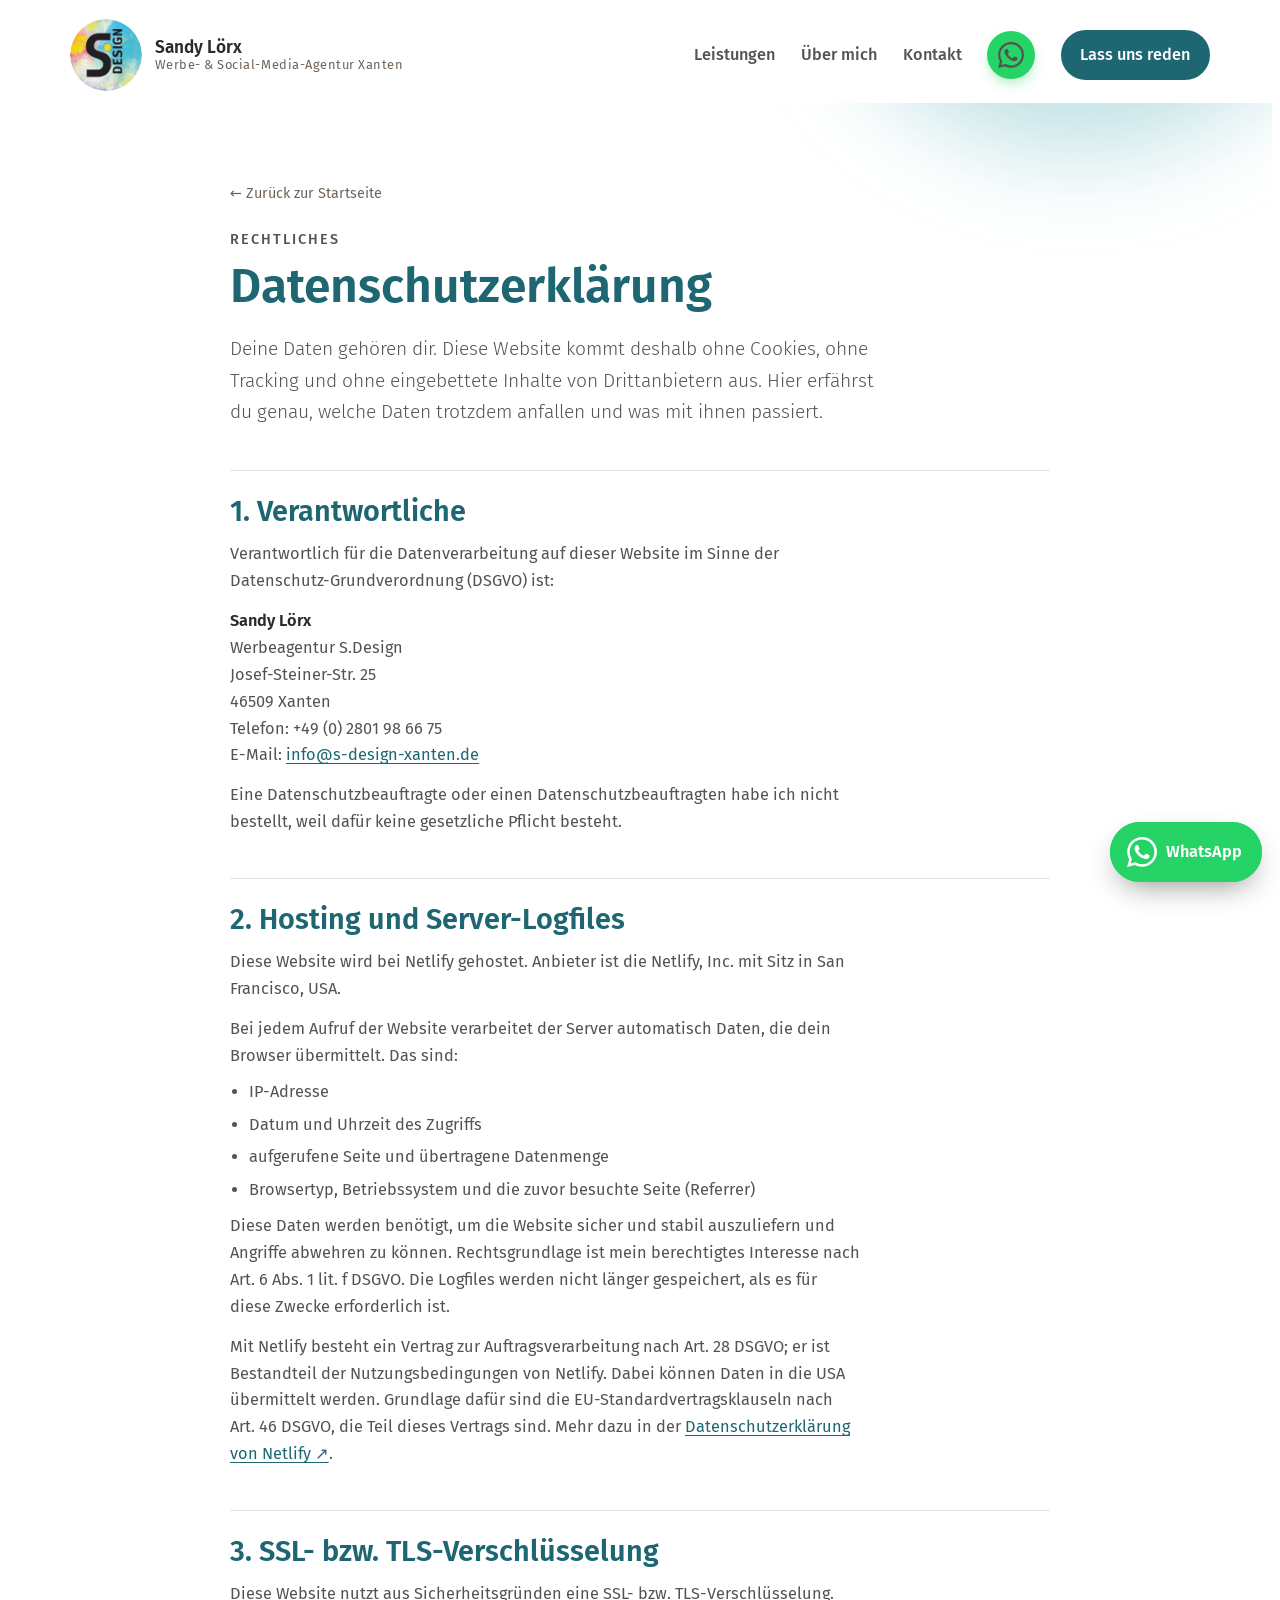
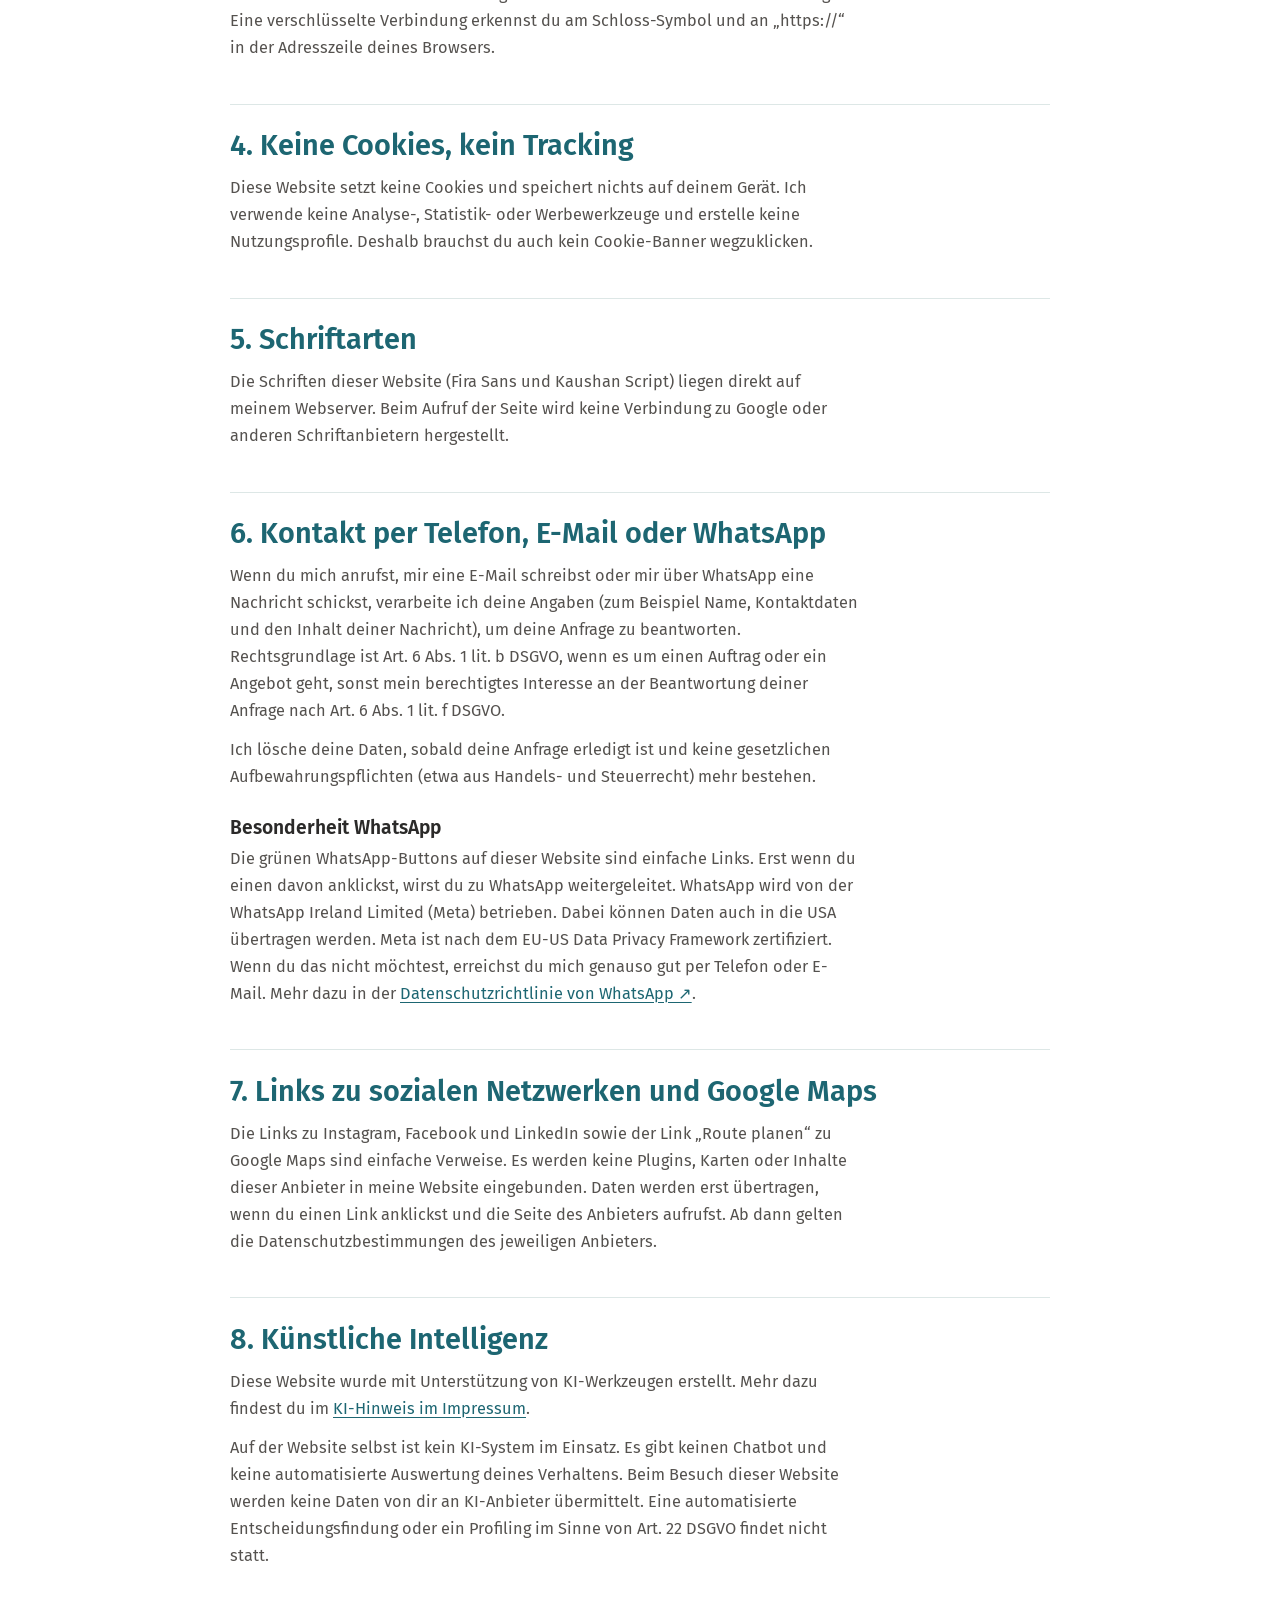
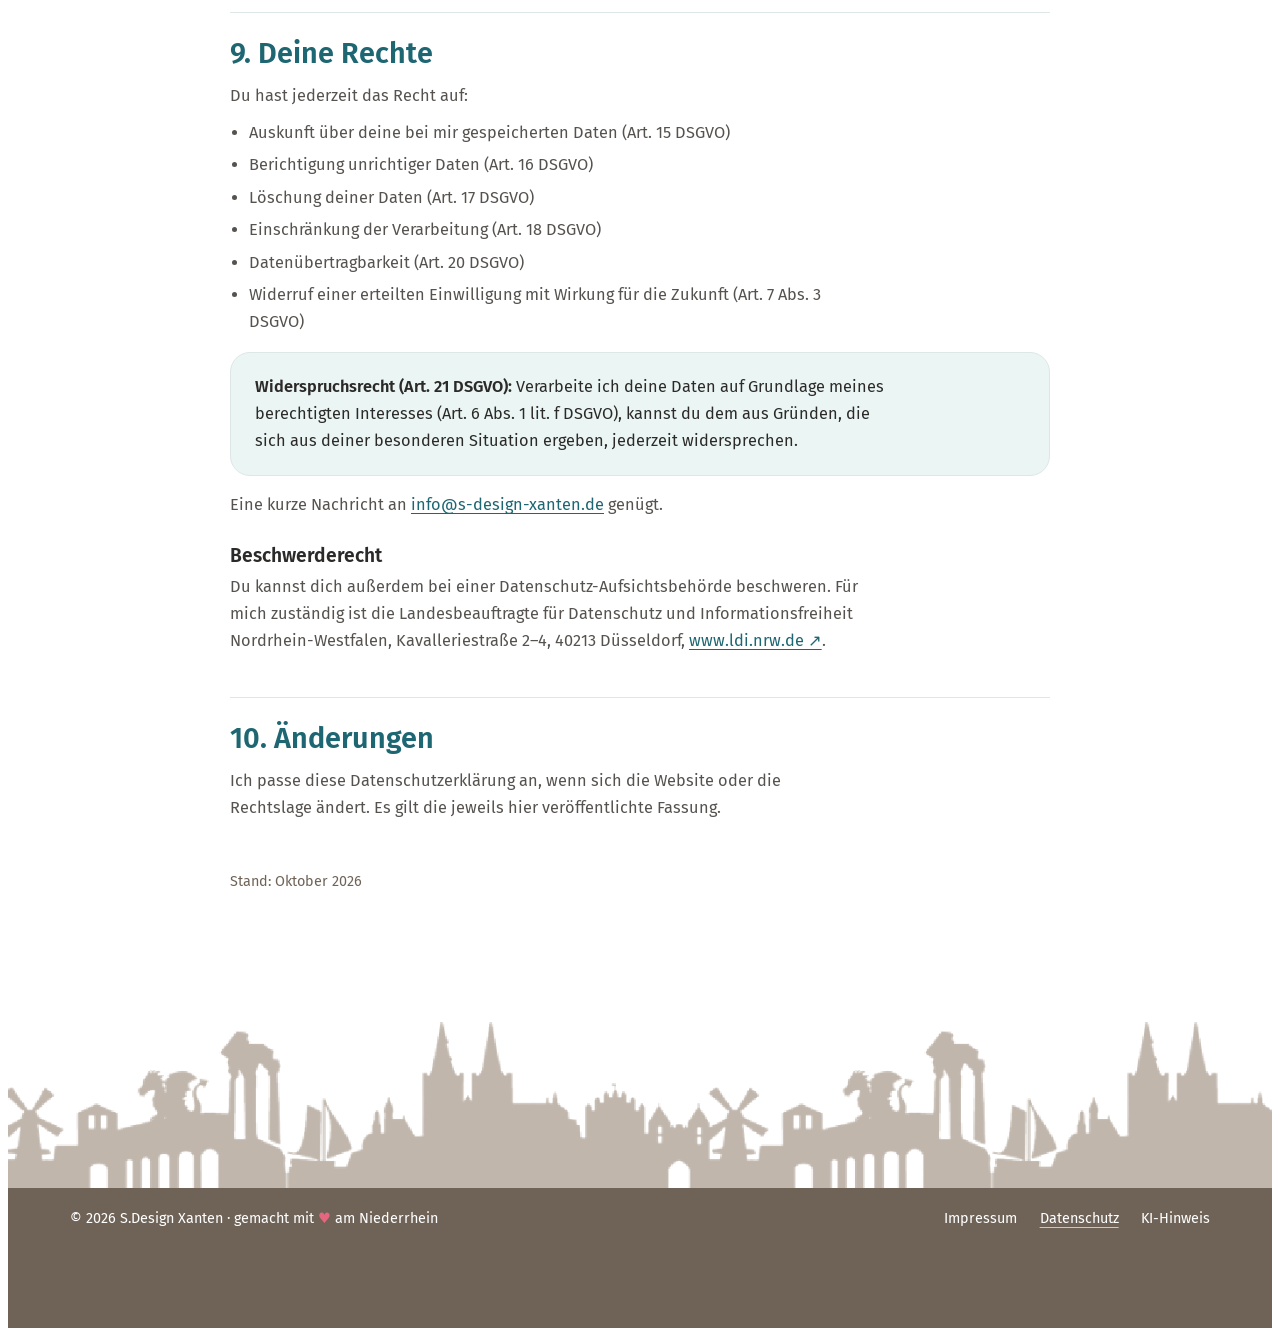
==== commit d2345555: "Netlify vorbereitet: Konfiguration, Sicherheits-Header, Hoster im Datenschutz Co-Authored-By: Claude" ====
--- a/sdesign-startseite 2/datenschutz.html
+++ b/sdesign-startseite 2/datenschutz.html
@@ -42,7 +42,7 @@
     <p>Eine Datenschutzbeauftragte oder einen Datenschutzbeauftragten habe ich nicht bestellt, weil dafür keine gesetzliche Pflicht besteht.</p>
 
     <h2>2. Hosting und Server-Logfiles</h2>
-    <p>Diese Website wird bei folgendem Anbieter gehostet: <span class="todo">[Name und Anschrift des Hosting-Anbieters eintragen]</span>.</p>
+    <p>Diese Website wird bei Netlify gehostet. Anbieter ist die Netlify, Inc. mit Sitz in San Francisco, USA.</p>
     <p>Bei jedem Aufruf der Website verarbeitet der Server automatisch Daten, die dein Browser übermittelt. Das sind:</p>
     <ul>
       <li>IP-Adresse</li>
@@ -50,7 +50,8 @@
       <li>aufgerufene Seite und übertragene Datenmenge</li>
       <li>Browsertyp, Betriebssystem und die zuvor besuchte Seite (Referrer)</li>
     </ul>
-    <p>Diese Daten werden benötigt, um die Website sicher und stabil auszuliefern und Angriffe abwehren zu können. Rechtsgrundlage ist mein berechtigtes Interesse nach Art. 6 Abs. 1 lit. f DSGVO. Die Logfiles werden nach spätestens <span class="todo">[Speicherdauer laut Hoster, z. B. 7 Tage]</span> gelöscht. Mit dem Hosting-Anbieter besteht ein Vertrag zur Auftragsverarbeitung nach Art. 28 DSGVO.</p>
+    <p>Diese Daten werden benötigt, um die Website sicher und stabil auszuliefern und Angriffe abwehren zu können. Rechtsgrundlage ist mein berechtigtes Interesse nach Art. 6 Abs. 1 lit. f DSGVO. Die Logfiles werden nicht länger gespeichert, als es für diese Zwecke erforderlich ist.</p>
+    <p>Mit Netlify besteht ein Vertrag zur Auftragsverarbeitung nach Art. 28 DSGVO; er ist Bestandteil der Nutzungsbedingungen von Netlify. Dabei können Daten in die USA übermittelt werden. Grundlage dafür sind die EU-Standardvertragsklauseln nach Art. 46 DSGVO, die Teil dieses Vertrags sind. Mehr dazu in der <a href="https://www.netlify.com/privacy/" target="_blank" rel="noopener">Datenschutzerklärung von Netlify ↗</a>.</p>
 
     <h2>3. SSL- bzw. TLS-Verschlüsselung</h2>
     <p>Diese Website nutzt aus Sicherheitsgründen eine SSL- bzw. TLS-Verschlüsselung. Eine verschlüsselte Verbindung erkennst du am Schloss-Symbol und an „https://“ in der Adresszeile deines Browsers.</p>
--- a/sdesign-startseite 2/assets/style.css
+++ b/sdesign-startseite 2/assets/style.css
@@ -5,6 +5,7 @@
 @font-face{font-family:"Fira Sans";font-style:normal;font-weight:500;font-display:swap;src:url(fonts/fira-sans-500.woff2) format("woff2");unicode-range:U+0000-00FF, U+0131, U+0152-0153, U+02BB-02BC, U+02C6, U+02DA, U+02DC, U+0304, U+0308, U+0329, U+2000-206F, U+20AC, U+2122, U+2191, U+2193, U+2212, U+2215, U+FEFF, U+FFFD}
 @font-face{font-family:"Fira Sans";font-style:normal;font-weight:600;font-display:swap;src:url(fonts/fira-sans-600.woff2) format("woff2");unicode-range:U+0000-00FF, U+0131, U+0152-0153, U+02BB-02BC, U+02C6, U+02DA, U+02DC, U+0304, U+0308, U+0329, U+2000-206F, U+20AC, U+2122, U+2191, U+2193, U+2212, U+2215, U+FEFF, U+FFFD}
 @font-face{font-family:"Fira Sans";font-style:normal;font-weight:700;font-display:swap;src:url(fonts/fira-sans-700.woff2) format("woff2");unicode-range:U+0000-00FF, U+0131, U+0152-0153, U+02BB-02BC, U+02C6, U+02DA, U+02DC, U+0304, U+0308, U+0329, U+2000-206F, U+20AC, U+2122, U+2191, U+2193, U+2212, U+2215, U+FEFF, U+FFFD}
+@font-face{font-family:"Fira Sans";font-style:italic;font-weight:500;font-display:swap;src:url(fonts/fira-sans-500-italic.woff2) format("woff2");unicode-range:U+0000-00FF, U+0131, U+0152-0153, U+02BB-02BC, U+02C6, U+02DA, U+02DC, U+0304, U+0308, U+0329, U+2000-206F, U+20AC, U+2122, U+2191, U+2193, U+2212, U+2215, U+FEFF, U+FFFD}
 @font-face{font-family:"Kaushan Script";font-style:normal;font-weight:400;font-display:swap;src:url(fonts/kaushan-script-400.woff2) format("woff2");unicode-range:U+0000-00FF, U+0131, U+0152-0153, U+02BB-02BC, U+02C6, U+02DA, U+02DC, U+0304, U+0308, U+0329, U+2000-206F, U+20AC, U+2122, U+2191, U+2193, U+2212, U+2215, U+FEFF, U+FFFD}
 
 /* Layout: ruhige, weiße Seite mit Aquarell-Wolken aus dem Logo; großes rundes Logo als Herz der Startseite,
@@ -111,16 +112,29 @@
 .hero h1 em::after{content:"";position:absolute;left:-.05em;right:-.05em;bottom:.04em;height:.28em;background:var(--sun);opacity:.55;z-index:-1;border-radius:4px;transform-origin:left;animation:mark 1s .9s cubic-bezier(.6,0,.2,1) both}
 @keyframes mark{from{transform:scaleX(0)}to{transform:scaleX(1)}}
 .hero .lead{font-size:var(--s-md)}
+/* Schwung-Pfeil unter „vielleicht zeigt.“: zeichnet sich, dann läuft ein Lichtpunkt entlang und die Spitze stupst nach rechts */
+.hero h1{padding-bottom:.62em}
+.hero h1 em{display:inline-block;white-space:nowrap}
+.swoosh{position:absolute;left:0;top:100%;width:100%;height:auto;aspect-ratio:10/1;margin-top:.02em;overflow:visible;pointer-events:none}
+.swoosh path{fill:none;stroke-linecap:round;stroke-linejoin:round}
+.swoosh .line{stroke:url(#swooshGrad);stroke-width:4.5;stroke-dasharray:1;stroke-dashoffset:1;animation:swDraw 1.1s 1.2s cubic-bezier(.6,0,.2,1) forwards}
+.swoosh .head{stroke:var(--petrol);stroke-width:4.5;stroke-dasharray:1;stroke-dashoffset:1;animation:swDraw .35s 2.25s ease-out forwards, swNudge 2.6s 2.8s ease-in-out infinite}
+.swoosh .run{stroke:var(--sun);stroke-width:6.5;stroke-dasharray:.1 1.2;stroke-dashoffset:.1;opacity:0;filter:drop-shadow(0 0 4px var(--sun));animation:swRun 2.6s 2.6s cubic-bezier(.45,0,.25,1) infinite}
+@keyframes swDraw{to{stroke-dashoffset:0}}
+@keyframes swRun{0%{stroke-dashoffset:.1;opacity:0}10%{opacity:1}80%{opacity:1}100%{stroke-dashoffset:-1;opacity:0}}
+@keyframes swNudge{0%,55%,100%{transform:translateX(0)}70%{transform:translateX(7px)}85%{transform:translateX(0)}}
+@media (prefers-reduced-motion: reduce){.swoosh .line,.swoosh .head{stroke-dashoffset:0}.swoosh .run{display:none}}
 .cta-row{display:flex;flex-wrap:wrap;gap:.8rem;margin-top:.4rem}
 .facts{display:flex;flex-wrap:wrap;gap:.6rem 1.8rem;margin-top:.8rem;padding-top:1.2rem;border-top:1px solid var(--line)}
 .fact{display:flex;align-items:baseline;gap:.5rem;color:var(--ink-soft);font-size:var(--s-xs)}
 .fact b{font-size:1.6rem;font-weight:700;color:var(--petrol);font-variant-numeric:tabular-nums;line-height:1}
+@media (min-width:861px){.facts{display:grid;grid-template-columns:repeat(3,auto);justify-content:start;gap:.6rem 1.6rem}} /* auf dem Desktop immer nebeneinander */
 
 .logo-stage{position:relative;justify-self:center;width:min(100%,400px);aspect-ratio:1;max-width:100%}
 .logo-stage .ring{position:absolute;inset:-4%;border-radius:50%;border:2px dashed color-mix(in srgb,var(--tuerkis) 55%,transparent);animation:spin 40s linear infinite}
 .logo-stage .ring.two{inset:-11%;border:1px solid color-mix(in srgb,var(--taupe) 45%,transparent);border-style:dotted;animation-duration:70s;animation-direction:reverse}
 .logo-stage .big{position:absolute;inset:0;width:100%;height:100%;border-radius:50%;box-shadow:0 30px 70px -30px rgba(29,102,114,.6);animation:pop 1.1s cubic-bezier(.2,1.2,.3,1) both, bob 7s 1.2s ease-in-out infinite}
-.logo-stage .sig{position:absolute;right:-6%;bottom:-6%;width:62%;aspect-ratio:575/244;background:var(--ink);-webkit-mask:url(signatur.png) center/contain no-repeat;mask:url(signatur.png) center/contain no-repeat;transform:rotate(-6deg);filter:drop-shadow(0 2px 0 var(--paper))}
+.logo-stage .sig{position:absolute;right:-6%;bottom:-6%;width:62%;aspect-ratio:575/231;background:var(--ink);-webkit-mask:url(signatur.png) center/contain no-repeat;mask:url(signatur.png) center/contain no-repeat;transform:rotate(-6deg);filter:drop-shadow(0 2px 0 var(--paper))}
 .orbit-dot{position:absolute;inset:-4%;animation:spin 14s linear infinite}
 .orbit-dot::before{content:"";position:absolute;top:-7px;left:50%;width:14px;height:14px;margin-left:-7px;border-radius:50%;background:var(--sun);box-shadow:0 0 0 5px color-mix(in srgb,var(--sun) 25%,transparent)}
 @keyframes spin{to{transform:rotate(360deg)}}
@@ -176,14 +190,21 @@
 .whole{background:linear-gradient(180deg,var(--mist),var(--paper))}
 .whole-grid{display:grid;grid-template-columns:.95fr 1.05fr;gap:clamp(2rem,5vw,4.5rem);align-items:center}
 .whole-grid > *{min-width:0}
-.wheel{position:relative;width:min(100%,460px);aspect-ratio:1;justify-self:center}
-.wheel .core{position:absolute;inset:33%;border-radius:50%;background:var(--paper);display:grid;place-items:center;text-align:center;box-shadow:var(--shadow);padding:.6rem}
-.wheel .core img{width:62%;height:auto;aspect-ratio:1;border-radius:50%}
-.wheel .track{position:absolute;inset:8%;border-radius:50%;border:1.5px dashed color-mix(in srgb,var(--tuerkis) 60%,transparent)}
-.wheel .spinner{position:absolute;inset:0;animation:spin 60s linear infinite}
+.wheel{position:relative;width:min(100%,500px);aspect-ratio:1;justify-self:center}
+.wheel .glow{position:absolute;inset:12%;border-radius:50%;background:conic-gradient(from 30deg,#2C9CA6,#FFD200,#E5667E,#60BAE0,#2C9CA6);filter:blur(44px);opacity:.5;animation:spin 24s linear infinite}
+.wheel .track{position:absolute;inset:7%;border-radius:50%;border:2px dashed color-mix(in srgb,var(--tuerkis) 55%,transparent)}
+.wheel .halo{position:absolute;inset:21.5%;border-radius:50%;background:conic-gradient(#2C9CA6,#60BAE0,#FFD200,#E5667E,#2C9CA6);-webkit-mask:radial-gradient(farthest-side,transparent calc(100% - 7px),#000 calc(100% - 6px));mask:radial-gradient(farthest-side,transparent calc(100% - 7px),#000 calc(100% - 6px));animation:spin 10s linear infinite reverse}
+.wheel .core{position:absolute;inset:24%;border-radius:50%;overflow:hidden;border:6px solid var(--paper);box-shadow:0 26px 50px -22px rgba(21,76,85,.7)}
+.wheel .core img{display:block;width:100%;height:100%;object-fit:cover;transition:transform .8s cubic-bezier(.2,.8,.2,1)}
+.wheel:hover .core img{transform:scale(1.06)}
+.chip{position:absolute;transform:translate(-50%,-50%);display:inline-flex;align-items:center;gap:.5rem;white-space:nowrap;padding:.35rem .9rem .35rem .35rem;border-radius:999px;background:var(--paper);border:2px solid color-mix(in srgb,var(--c) 45%,transparent);font-weight:600;font-size:var(--s-xs);color:var(--ink);box-shadow:0 10px 24px -14px rgba(21,76,85,.65);animation:counter 60s linear infinite;transition:background .3s,border-color .3s,box-shadow .3s}
+.chip i{display:grid;place-items:center;width:2em;height:2em;flex:none;border-radius:50%;background:var(--c);color:#FFFFFF}
+.chip[style*="#FFD200"] i{color:#1F2A2B}
+.chip i svg{width:58%;height:58%}
+.chip:hover{border-color:var(--c);background:color-mix(in srgb,var(--c) 14%,var(--paper));box-shadow:0 14px 30px -12px color-mix(in srgb,var(--c) 70%,transparent)}
+.wheel .spinner{position:absolute;inset:0;z-index:2;animation:spin 60s linear infinite}
 .wheel:hover .spinner,.wheel:hover .chip{animation-play-state:paused}
-.chip{position:absolute;transform:translate(-50%,-50%);white-space:nowrap;padding:.5rem .95rem;border-radius:999px;background:var(--paper);border:1.5px solid var(--line);font-weight:500;font-size:var(--s-xs);color:var(--ink);box-shadow:0 8px 24px -16px rgba(21,76,85,.6);animation:counter 60s linear infinite;transition:background .3s,color .3s,border-color .3s}
-.chip:hover{background:var(--petrol);color:var(--on-petrol);border-color:var(--petrol)}
+@media (max-width:480px){.chip{font-size:.7rem;gap:.3rem;padding:.22rem .6rem .22rem .22rem}.chip i{width:1.75em;height:1.75em}.wheel .spinner{inset:11%}.wheel .track{inset:15%}.wheel .core{inset:30%}.wheel .halo{inset:27.5%}}
 .small-steps{display:grid;gap:.6rem;margin-block:1.6rem}
 .small-steps div{display:flex;gap:.8rem;align-items:center;font-size:var(--s-md);font-weight:500;color:var(--ink)}
 .small-steps div::before{content:"";width:10px;height:10px;border-radius:50%;background:var(--sun);flex:none;box-shadow:0 0 0 4px color-mix(in srgb,var(--sun) 25%,transparent)}
@@ -240,11 +261,18 @@
 .timeline .bar{flex:2;height:3px;background:linear-gradient(90deg,var(--taupe),var(--tuerkis));border-radius:3px;position:relative;overflow:hidden}
 .timeline .bar::after{content:"";position:absolute;inset:0;background:linear-gradient(90deg,transparent,rgba(255,255,255,.9),transparent);animation:shine 2.8s ease-in-out infinite}
 @keyframes shine{from{transform:translateX(-100%)}to{transform:translateX(100%)}}
-.quote{position:relative;border-radius:32px;padding:clamp(2rem,5vw,3.4rem);background:var(--mist);overflow:hidden}
-.quote p{font-size:var(--s-xl);font-weight:600;line-height:1.18;color:var(--ink);text-wrap:balance;position:relative}
-.quote p span{color:var(--petrol);display:block;margin-top:.4rem}
-.quote .mark{position:absolute;top:-.25em;left:.15em;font-family:var(--f-script);font-size:9rem;line-height:1;color:var(--tuerkis);opacity:.18}
-.quote small{display:block;margin-top:1.4rem;color:var(--taupe-ink);font-size:var(--s-xs);letter-spacing:.1em;text-transform:uppercase}
+.quote{position:relative;margin:0;border-radius:32px;padding:clamp(1.8rem,4vw,2.8rem) clamp(1.8rem,4.5vw,3.2rem) clamp(2rem,4vw,2.8rem);background:linear-gradient(160deg,var(--mist),var(--paper) 75%);border:1px solid var(--line);box-shadow:var(--shadow);overflow:hidden}
+.quote::before{content:"";position:absolute;left:0;top:14%;bottom:14%;width:5px;border-radius:0 6px 6px 0;background:linear-gradient(var(--tuerkis),var(--sun),var(--rose))}
+.quote .qmark{display:block;height:.5em;margin:-.12em 0 .05em -.04em;font-family:var(--f-script);font-size:clamp(5.5rem,4rem + 5vw,8.5rem);line-height:1;color:var(--tuerkis);opacity:.55}
+.quote blockquote{margin:0;position:relative;z-index:1}
+.quote p{font-size:var(--s-xl);font-style:italic;font-weight:300;line-height:1.22;color:var(--ink);text-wrap:balance}
+.quote p span{display:block;margin-top:.35rem;font-weight:500;color:var(--petrol)}
+.quote mark{color:inherit;background:linear-gradient(transparent 62%,color-mix(in srgb,var(--sun) 55%,transparent) 62%,color-mix(in srgb,var(--sun) 55%,transparent) 92%,transparent 92%);padding:0 .06em}
+.quote figcaption{position:relative;z-index:1;display:flex;align-items:center;gap:1rem;margin-top:1.8rem;padding-top:1.4rem;border-top:1px solid var(--line)}
+.quote figcaption img{width:60px;height:60px;flex:none;border-radius:50%;object-fit:cover;border:3px solid var(--paper);box-shadow:0 8px 18px -8px rgba(21,76,85,.5)}
+.quote .who{display:grid;gap:.15rem}
+.quote .qsig{display:block;width:150px;aspect-ratio:575/231;background:var(--petrol);-webkit-mask:url(signatur.png) left center/contain no-repeat;mask:url(signatur.png) left center/contain no-repeat}
+.quote small{color:var(--taupe-ink);font-size:var(--s-xs);letter-spacing:.1em;text-transform:uppercase}
 @media (max-width:860px){.ki-grid{grid-template-columns:1fr}}
 
 /* Über mich */
@@ -259,7 +287,7 @@
 .about-copy h2{font-size:var(--s-xl)}
 .about-copy p{color:var(--ink-soft);max-width:62ch}
 .about-copy .strong{color:var(--ink);font-weight:500;font-size:var(--s-md)}
-.sign{width:min(260px,70%);aspect-ratio:575/244;background:var(--ink);-webkit-mask:url(signatur.png) left center/contain no-repeat;mask:url(signatur.png) left center/contain no-repeat}
+.sign{width:min(260px,70%);aspect-ratio:575/231;background:var(--ink);-webkit-mask:url(signatur.png) left center/contain no-repeat;mask:url(signatur.png) left center/contain no-repeat}
 .creds{display:flex;flex-wrap:wrap;gap:.5rem;margin-top:.4rem}
 .creds span{padding:.45rem .9rem;border-radius:999px;background:var(--paper);font-size:var(--s-xs);color:var(--ink-soft);border:1px solid color-mix(in srgb,var(--taupe) 35%,transparent)}
 @media (max-width:760px){.about-grid{grid-template-columns:1fr;justify-items:center}.about-copy{justify-items:start}}
@@ -267,27 +295,39 @@
 /* Abschluss & Kontakt */
 .close{background:var(--petrol-deep);color:#EAF6F5;overflow:hidden}
 .close .blob{filter:blur(60px);opacity:.9}
-.close-inner{position:relative;z-index:1;display:grid;gap:clamp(2.5rem,5vw,4rem)}
-.close-quote{text-align:center;display:grid;gap:1rem;justify-items:center}
-.close-quote p{font-size:var(--s-xl);font-weight:300;line-height:1.25;max-width:24ch;color:#FFFFFF}
-.close-quote p b{font-weight:700;color:#9FE3E8}
-.close-quote .script{color:var(--sun);font-size:clamp(1.5rem,1.2rem + 1.2vw,2.2rem)}
-.contact{display:grid;grid-template-columns:repeat(3,1fr);gap:1rem}
-.card{min-width:0;border-radius:22px;background:rgba(255,255,255,.07);border:1px solid rgba(255,255,255,.12);padding:1.5rem;display:grid;gap:.5rem;align-content:start;transition:background .3s,transform .3s}
-.card:hover{background:rgba(255,255,255,.11);transform:translateY(-4px)}
-.card .lbl{font-size:var(--s-xs);letter-spacing:.12em;text-transform:uppercase;color:#9FC9CC}
-.card a,.card .val{font-size:var(--s-md);font-weight:500;color:#FFFFFF;text-decoration:none;overflow-wrap:anywhere}
-.card a:hover{text-decoration:underline;text-decoration-color:var(--sun);text-underline-offset:4px}
-.card .sub{font-size:var(--s-xs);color:#B9D6D8}
-.copy{justify-self:start;margin-top:.3rem;background:transparent;border:1px solid rgba(255,255,255,.3);color:#EAF6F5;border-radius:999px;padding:.35rem .8rem;font:inherit;font-size:var(--s-xs);cursor:pointer;transition:background .2s}
-.copy:hover{background:rgba(255,255,255,.12)}
-.socials{display:flex;gap:.6rem;flex-wrap:wrap;justify-content:center}
-.socials a{display:inline-flex;align-items:center;gap:.6rem;padding:.7rem 1.1rem;border-radius:999px;background:rgba(255,255,255,.08);color:#FFFFFF;text-decoration:none;font-weight:500;transition:background .25s,transform .25s}
-.socials a:hover{background:var(--tuerkis);transform:translateY(-2px)}
-.socials svg{width:20px;height:20px}
-.big-cta{justify-self:center}
-.big-cta .btn{background:var(--sun);border-color:var(--sun);color:#1F2A2B;font-size:var(--s-md);padding:1rem 1.7rem}
-@media (max-width:860px){.contact{grid-template-columns:1fr}}
+.close-grid{position:relative;z-index:1;display:grid;grid-template-columns:1.05fr .95fr;gap:clamp(2.5rem,6vw,5.5rem);align-items:center}
+.close-copy{display:grid;gap:1.2rem;justify-items:start}
+.close-copy .script{color:var(--sun);font-size:clamp(1.6rem,1.2rem + 1.4vw,2.4rem);line-height:1.15}
+.close-big{font-size:var(--s-xl);font-weight:300;line-height:1.22;color:#FFFFFF;max-width:19ch;text-wrap:balance}
+.close-big b{display:block;margin-top:.35em;font-weight:700;color:#9FE3E8}
+.close-sign{display:flex;align-items:center;gap:.6rem;margin-top:.6rem}
+.close-sign .sig{width:clamp(150px,16vw,200px);aspect-ratio:575/231;background:#FFFFFF;-webkit-mask:url(signatur.png) left center/contain no-repeat;mask:url(signatur.png) left center/contain no-repeat}
+.close-sign .arrow{width:clamp(80px,9vw,120px);fill:none;stroke:var(--sun);stroke-width:3;stroke-linecap:round;stroke-linejoin:round;animation:swNudge 2.6s ease-in-out infinite}
+.contact-card{position:relative;overflow:hidden;color:var(--ink);background:var(--paper);border-radius:28px;padding:clamp(1.6rem,3.5vw,2.4rem) clamp(1.4rem,3.2vw,2.4rem) clamp(4.2rem,7vw,5.2rem);box-shadow:0 40px 80px -30px rgba(0,0,0,.6)}
+.contact-card::after{content:"";position:absolute;left:0;right:0;bottom:0;height:clamp(48px,6vw,64px);background:var(--taupe);opacity:.28;-webkit-mask:url(skyline.png) center bottom/auto 100% repeat-x;mask:url(skyline.png) center bottom/auto 100% repeat-x;pointer-events:none}
+.cc-head{display:flex;align-items:center;gap:1rem;padding-bottom:1.2rem;border-bottom:1px solid var(--line)}
+.cc-head img{width:64px;height:64px;border-radius:50%;flex:none}
+.cc-head h2{font-size:var(--s-lg);color:var(--petrol)}
+.cc-head small{display:block;color:var(--taupe-ink);font-size:var(--s-xs);margin-top:.15rem}
+.cc-list{list-style:none;margin:0;padding:0}
+.cc-list li{display:grid;grid-template-columns:auto 1fr auto;align-items:center;gap:.9rem;padding:.95rem 0;border-bottom:1px solid var(--line)}
+.cc-list li > div{min-width:0;display:grid;gap:.1rem}
+.cc-ic{display:grid;place-items:center;width:42px;height:42px;border-radius:50%;background:var(--mist);color:var(--petrol)}
+.cc-ic svg{width:20px;height:20px}
+.cc-list .lbl{font-size:.72rem;letter-spacing:.12em;text-transform:uppercase;color:var(--taupe-ink)}
+.cc-list a,.cc-list .val{font-size:var(--s-md);font-weight:600;color:var(--ink);text-decoration:none;overflow-wrap:anywhere}
+.cc-list a:hover{color:var(--petrol);text-decoration:underline;text-decoration-color:var(--sun);text-underline-offset:4px}
+.copy,.cc-act{background:transparent;border:1px solid var(--line);color:var(--ink-soft);border-radius:999px;padding:.35rem .8rem;font:inherit;font-size:var(--s-xs);cursor:pointer;text-decoration:none;white-space:nowrap;transition:background .2s,border-color .2s}
+.copy:hover,.cc-act:hover{background:var(--mist);border-color:var(--tuerkis)}
+.cc-cta{display:flex;flex-wrap:wrap;gap:.7rem;margin-top:1.4rem}
+.cc-cta .btn.wa{flex:1 1 auto;justify-content:center}
+.cc-social{display:flex;align-items:center;gap:.5rem;margin-top:1.3rem;font-size:var(--s-xs);color:var(--taupe-ink)}
+.cc-social span{margin-right:.3rem}
+.cc-social a{display:grid;place-items:center;width:40px;height:40px;border-radius:50%;background:var(--mist);color:var(--petrol);transition:background .25s,color .25s,transform .25s}
+.cc-social a:hover{background:var(--tuerkis);color:#FFFFFF;transform:translateY(-2px)}
+.cc-social svg{width:19px;height:19px}
+@media (max-width:860px){.close-grid{grid-template-columns:1fr}.close-sign .arrow{display:none}}
+@media (max-width:420px){.cc-list li{grid-template-columns:auto 1fr}.cc-list .copy,.cc-list .cc-act{grid-column:2;justify-self:start}}
 
 /* Footer */
 footer{background:var(--paper);padding-top:2.5rem}
@@ -335,6 +375,88 @@
 @media (max-width:420px){.top .wrap{gap:.6rem}.nav{gap:.5rem}.wa-top{width:42px;height:42px}.wa-top svg{width:24px;height:24px}.top .btn{padding:.65rem .95rem;font-size:.92rem}.brand{gap:.55rem}.brand img{width:50px;height:50px}}
 @media (max-width:360px){.brand span{display:none}}
 
+/* Geschenk: kräftiger Petrol-Verlauf (passt zum Fotohintergrund), Konfetti, rundes Foto und schwebende Gewinnkarte */
+.gift{position:relative;overflow:hidden;color:#FFFFFF;padding-block:clamp(4rem,9vw,7rem);background:radial-gradient(120% 90% at 85% 10%,#2C9CA6 0%,transparent 60%),radial-gradient(90% 80% at 10% 100%,#3FB3BC55 0%,transparent 55%),linear-gradient(135deg,#154C55 0%,#1D6672 55%,#1F7A84 100%);--tuerkis-light:#9FE3E8;--white:#FFFFFF}
+.gift::before{content:"";position:absolute;inset:auto -10% -40% auto;width:60vw;height:60vw;max-width:720px;max-height:720px;border-radius:50%;background:radial-gradient(circle,rgba(255,210,0,.18),transparent 65%);pointer-events:none}
+.confetti{position:absolute;inset:0;pointer-events:none;overflow:hidden}
+.confetti i{position:absolute;top:-6%;left:var(--x);width:10px;height:16px;border-radius:3px;background:var(--c);opacity:.85;animation:fall var(--w) var(--d) linear infinite}
+.confetti i:nth-child(3n){width:9px;height:9px;border-radius:50%}
+.confetti i:nth-child(4n){width:14px;height:6px}
+@keyframes fall{0%{transform:translate3d(0,0,0) rotate(0)}50%{transform:translate3d(28px,55vh,0) rotate(220deg)}100%{transform:translate3d(-12px,115vh,0) rotate(480deg)}}
+.gift-grid{position:relative;z-index:1;display:grid;grid-template-columns:1fr 1.1fr;gap:clamp(2.5rem,6vw,5rem);align-items:center}
+.gift-visual{position:relative;width:min(100%,520px);aspect-ratio:1;justify-self:center}
+.gift-photo{position:absolute;left:14px;top:14px;width:76%;aspect-ratio:1}
+.gift-photo::before{content:"";position:absolute;inset:-12px;border-radius:50%;background:conic-gradient(from 0deg,#FFD200,#E5667E,#9FE3E8,#FFFFFF,#FFD200);animation:spin 14s linear infinite;opacity:.95}
+.gift-photo img{position:relative;width:100%;height:100%;object-fit:cover;border-radius:50%;border:8px solid #154C55;box-shadow:0 30px 60px -25px rgba(0,0,0,.6)}
+.gift-card{position:absolute;margin:0;right:0;bottom:-2%;width:44%;z-index:2;transform:rotate(7deg);animation:cardFloat 6s ease-in-out infinite}
+.gift-card img{display:block;width:100%;height:auto;border-radius:14px;box-shadow:0 30px 50px -18px rgba(0,0,0,.65),0 0 0 1px rgba(255,255,255,.4)}
+.gift-card::after{content:"";position:absolute;inset:0;border-radius:14px;background:linear-gradient(115deg,transparent 35%,rgba(255,255,255,.55) 50%,transparent 65%);background-size:250% 100%;animation:shine 4.5s 1s ease-in-out infinite;pointer-events:none}
+@keyframes cardFloat{0%,100%{transform:rotate(7deg) translateY(0)}50%{transform:rotate(4deg) translateY(-14px)}}
+@keyframes shine{0%,60%{background-position:120% 0}100%{background-position:-120% 0}}
+.gift-badge{position:absolute;z-index:3;left:62%;top:2%;width:clamp(64px,8vw,86px);aspect-ratio:1;border-radius:50%;background:#FFD200;color:#154C55;display:grid;place-items:center;box-shadow:0 14px 30px -10px rgba(0,0,0,.5);animation:wiggle 3.2s ease-in-out infinite}
+.gift-badge svg{width:52%;height:52%}
+.gift-badge::after{content:"";position:absolute;inset:-8px;border-radius:50%;border:2px solid #FFD200;animation:waPulse 2.4s ease-out infinite}
+@keyframes wiggle{0%,70%,100%{transform:rotate(0) scale(1)}75%{transform:rotate(-12deg) scale(1.08)}82%{transform:rotate(10deg) scale(1.08)}89%{transform:rotate(-6deg)}94%{transform:rotate(3deg)}}
+.gift-copy{display:grid;gap:1.1rem;justify-items:start}
+.gift .eyebrow{color:#9FE3E8}
+.gift-hello{color:#FFD200;font-size:clamp(1.6rem,1.2rem + 1.6vw,2.5rem);line-height:1.1;margin-bottom:-.3rem}
+.gift h2{color:#FFFFFF;font-size:var(--s-xl);font-weight:700}
+.gift h2 span{color:#9FE3E8;display:block}
+.gift-offer{display:flex;align-items:center;gap:1rem;padding:.9rem 1.4rem .9rem 1.1rem;border-radius:22px;background:rgba(255,255,255,.1);border:1px solid rgba(255,255,255,.22);backdrop-filter:blur(6px);-webkit-backdrop-filter:blur(6px)}
+.gift-offer b{font-size:clamp(3.2rem,2.4rem + 3vw,4.8rem);line-height:.9;font-weight:700;color:#FFD200;text-shadow:0 6px 24px rgba(255,210,0,.35)}
+.gift-offer span{font-size:var(--s-md);font-weight:500;line-height:1.25}
+.gift-text{font-size:var(--s-md);font-weight:300;color:#E3F3F3;max-width:52ch}
+.gift-points{list-style:none;margin:0;padding:0;display:flex;flex-wrap:wrap;gap:.5rem}
+.gift-points li{display:inline-flex;align-items:center;gap:.45rem;padding:.45rem .95rem .45rem .7rem;border-radius:999px;background:rgba(255,255,255,.12);font-size:var(--s-xs);font-weight:500}
+.gift-points li::before{content:"✓";display:grid;place-items:center;width:1.3em;height:1.3em;border-radius:50%;background:#FFD200;color:#154C55;font-size:.8em;font-weight:700}
+.gift .cta-row{margin-top:.4rem}
+.btn.wa{background:#25D366;border-color:#25D366;color:#FFFFFF}
+.btn.wa:hover{background:#1EBE5A;border-color:#1EBE5A}
+.btn.wa .ic{width:1.25em;height:1.25em}
+.gift .btn.ghost{color:#FFFFFF;border-color:rgba(255,255,255,.7)}
+.gift .btn.ghost:hover{background:rgba(255,255,255,.12)}
+.gift-sign{font-size:clamp(1.3rem,1.1rem + .8vw,1.8rem);display:flex;align-items:center;gap:.5rem}
+.gift-sign .script{color:#FFFFFF}
+.gift-sign .heart{color:#E5667E;display:inline-block;animation:beat 1.6s ease-in-out infinite}
+@media (max-width:860px){.gift-grid{grid-template-columns:1fr}.gift-visual{width:min(100%,400px)}}
+
+/* Überraschungspaket: Klappkarten wie verpackte Geschenke, Deckel klappt in 3D auf und zeigt eine Arbeit */
+.surprise{margin-top:clamp(4rem,8vw,6rem);display:grid;gap:clamp(2rem,4vw,3rem)}
+.surprise-head{text-align:center;display:grid;gap:.8rem;justify-items:center}
+.surprise-head h3{font-size:var(--s-xl)}
+.surprise-head h3 .script{display:block;font-size:.8em;margin-top:.2rem}
+.folds{display:grid;grid-template-columns:repeat(4,1fr);gap:clamp(1.2rem,3vw,2.4rem)}
+.fold-item{display:grid;gap:1rem;align-content:start}
+.fold{position:relative;display:block;width:100%;aspect-ratio:3/4;padding:0;border:0;background:none;font:inherit;color:inherit;cursor:pointer;perspective:900px;perspective-origin:50% 30%;border-radius:20px}
+.fold .inside{position:absolute;inset:0;border-radius:20px;display:grid;place-items:center;padding:9%;background:radial-gradient(circle at 30% 20%,var(--paper),var(--mist));box-shadow:inset 0 0 0 1px var(--line),var(--shadow);overflow:hidden}
+.fold .inside img{max-width:100%;max-height:100%;width:auto;height:auto;object-fit:contain;border-radius:6px;box-shadow:0 14px 28px -14px rgba(0,0,0,.5);transform:scale(.85) rotate(-3deg);opacity:.4;transition:transform .9s .25s cubic-bezier(.2,1.3,.3,1),opacity .6s .2s}
+.fold .cover{position:absolute;inset:0;z-index:2;transform-origin:center top;transform-style:preserve-3d;transition:transform 1.1s cubic-bezier(.2,.8,.2,1);animation:peek 5s ease-in-out infinite}
+.fold-item:nth-child(2) .cover{animation-delay:1.2s}.fold-item:nth-child(3) .cover{animation-delay:2.4s}.fold-item:nth-child(4) .cover{animation-delay:3.6s}
+@keyframes peek{0%,78%,100%{transform:rotateX(0)}86%{transform:rotateX(-26deg)}92%{transform:rotateX(-10deg)}}
+.cover .front,.cover .back{position:absolute;inset:0;border-radius:20px;-webkit-backface-visibility:hidden;backface-visibility:hidden}
+.cover .back{transform:rotateX(180deg);background:linear-gradient(135deg,var(--sand),var(--paper));box-shadow:inset 0 0 0 1px var(--line)}
+.cover .front{overflow:hidden;display:grid;place-items:center;color:var(--rb);background:radial-gradient(circle,rgba(29,102,114,.07) 1.5px,transparent 2px) 0 0/18px 18px,var(--g);box-shadow:0 18px 36px -22px rgba(21,76,85,.45),inset 0 0 0 1px #DDE7E6}
+.cover .front::before,.cover .front::after{content:"";position:absolute;background:var(--rb);box-shadow:0 0 0 1px rgba(0,0,0,.04)}
+.cover .front::before{left:50%;top:0;bottom:0;width:7%;transform:translateX(-50%)}
+.cover .front::after{left:0;right:0;top:40%;height:5.5%;transform:translateY(-50%)}
+.cover .bow{position:absolute;z-index:1;left:50%;top:40%;width:34%;transform:translate(-50%,-62%);fill:var(--rb);filter:drop-shadow(0 3px 4px rgba(0,0,0,.15))}
+.cover .num{position:absolute;left:10%;top:7%;font-size:clamp(1.3rem,1rem + 1vw,1.9rem);font-weight:600;opacity:.75;line-height:1}
+.cover .hint{position:absolute;z-index:1;left:50%;bottom:8%;transform:translateX(-50%) rotate(-3deg);white-space:nowrap;padding:.15em .9em .25em;border-radius:999px;background:#FFFFFF;color:#1D6672;border:1px solid #DDE7E6;font-family:var(--f-script);font-size:clamp(1rem,.85rem + .6vw,1.3rem);box-shadow:0 6px 14px -8px rgba(21,76,85,.35)}
+.fold.teal{--g:linear-gradient(145deg,#F6FBFA,#EAF5F4);--rb:#1D6672}
+.fold.rose{--g:linear-gradient(145deg,#FBF8F5,#F3EFEA);--rb:#A89A8C}
+.fold.sun{--g:linear-gradient(145deg,#F6FBFA,#EAF5F4);--rb:#2C9CA6}
+
+.fold.sky{--g:linear-gradient(145deg,#FBF8F5,#F3EFEA);--rb:#6F6358}
+.fold-item.open .cover{animation:none;transform:rotateX(-100deg)}
+.fold-item.open .inside img{transform:none;opacity:1}
+@media (hover:hover){.fold:hover .cover{animation:none;transform:rotateX(-100deg)}.fold:hover .inside img{transform:none;opacity:1}}
+.fold-cap{display:grid;gap:.2rem;text-align:center;font-size:var(--s-xs);color:var(--ink-soft)}
+.fold-cap b{font-size:var(--s-sm);color:var(--ink)}
+.surprise-foot{text-align:center;color:var(--ink-soft)}
+.surprise-foot a{color:var(--petrol);font-weight:600;text-underline-offset:4px;margin-left:.3rem}
+@media (max-width:860px){.folds{grid-template-columns:repeat(2,1fr)}}
+@media (prefers-reduced-motion: reduce){.fold .cover{transform:rotateX(-100deg)}.fold .inside img{transform:none;opacity:1}}
+
 /* Scroll-Animationen: nur wo der Browser sie kann, Inhalte bleiben sonst sichtbar */
 @supports (animation-timeline: view()){
   .reveal{animation:fadeUp linear both;animation-timeline:view();animation-range:entry 0% entry 55%}
